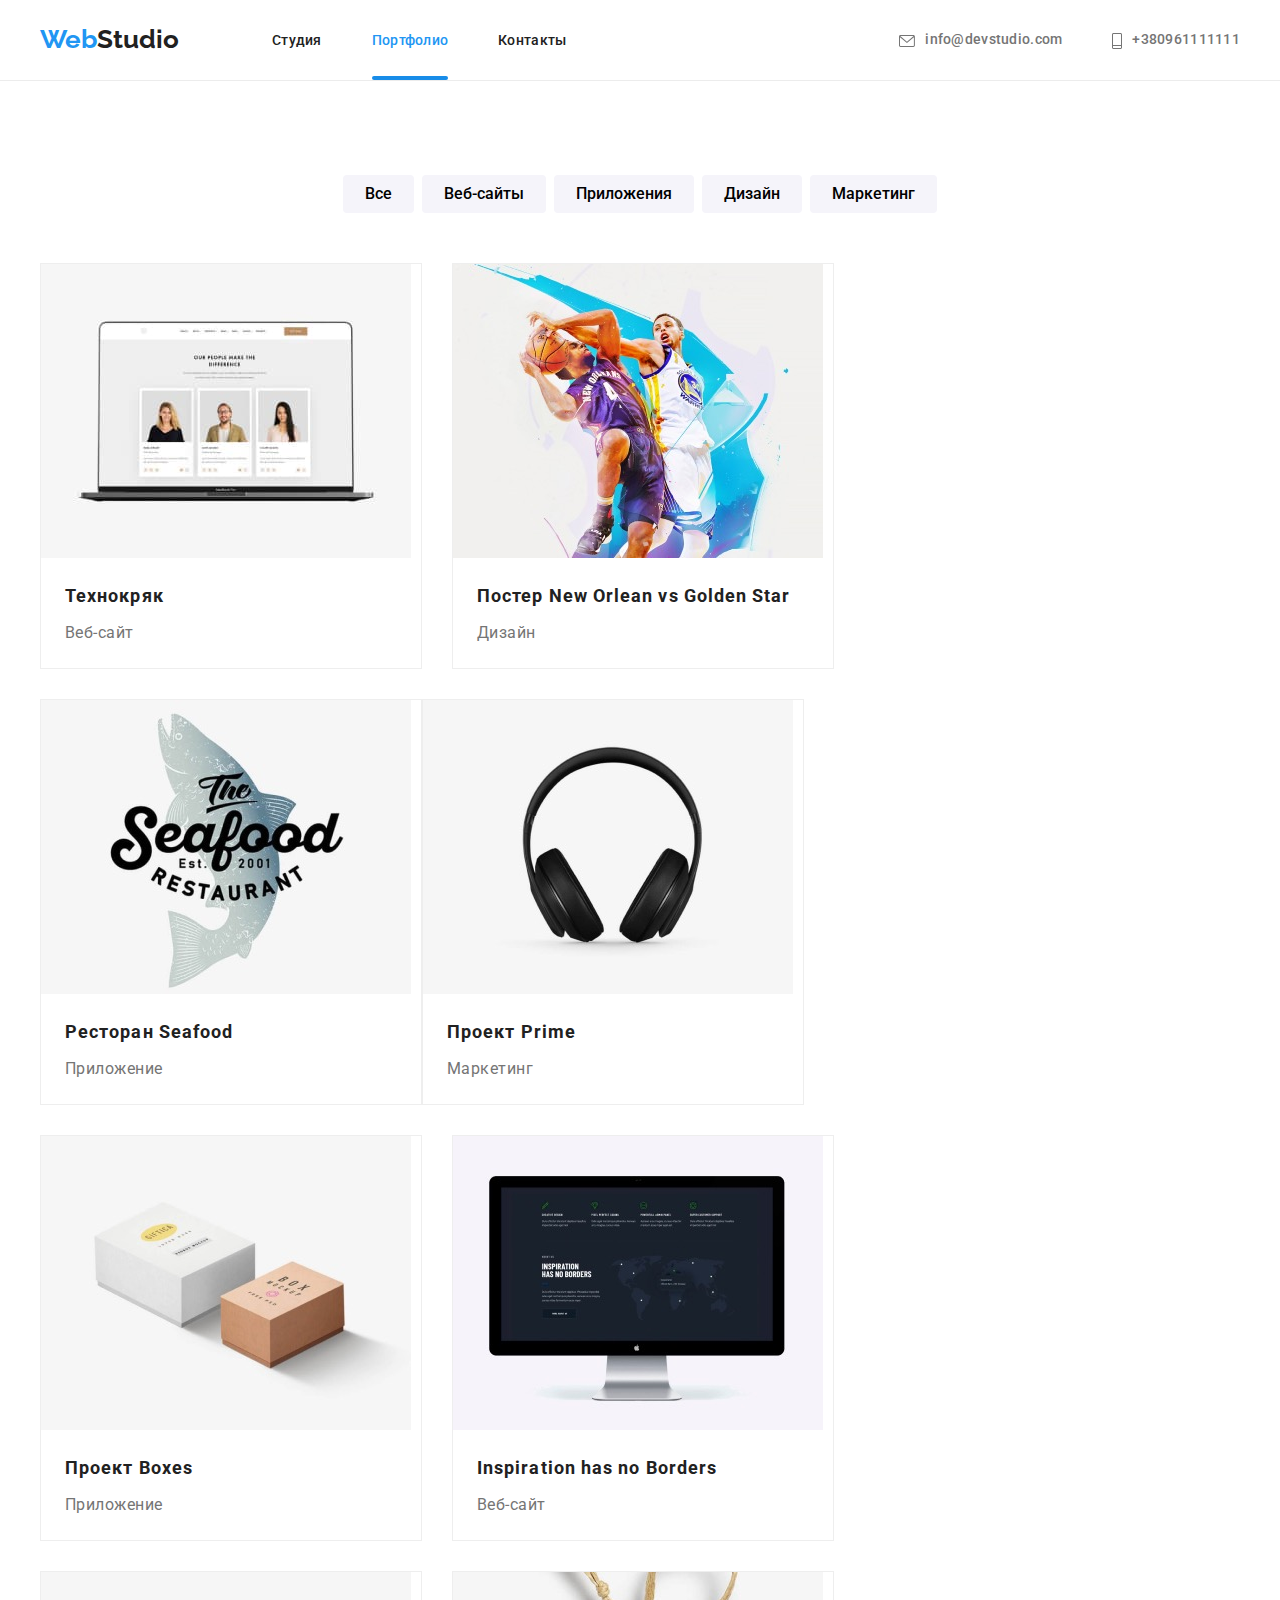
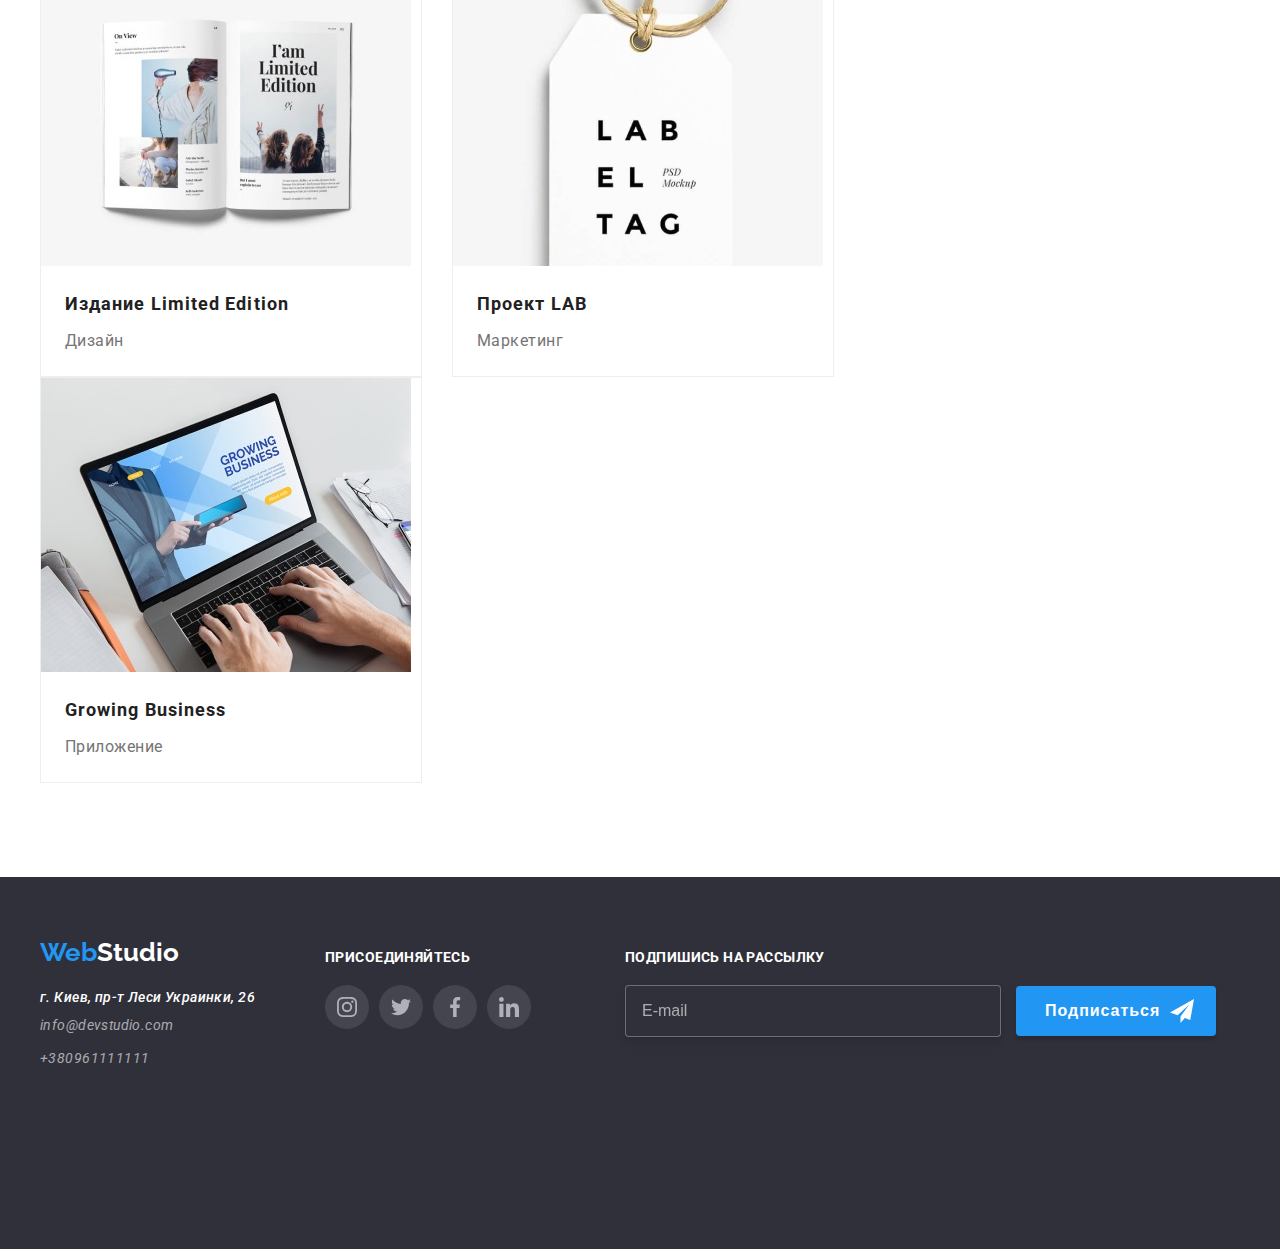
==== portfolio.html @ eb29e02c "22" ====
<!DOCTYPE html>
<html lang="ru">

<head>
  <meta charset="UTF-8" />
  <meta http-equiv="X-UA-Compatible" content="IE=edge" />
  <meta name="viewport" content="width=device-width, initial-scale=1.0" />
  <link rel="preconnect" href="https://fonts.googleapis.com" />
  <link rel="preconnect" href="https://fonts.gstatic.com" crossorigin />
  <link href="https://fonts.googleapis.com/css2?family=Raleway:wght@700&family=Roboto:wght@400;500;700;900&display=swap"
    rel="stylesheet" />
  <link rel="stylesheet" href="https://cdnjs.cloudflare.com/ajax/libs/modern-normalize/1.1.0/modern-normalize.min.css"
    integrity="sha512-wpPYUAdjBVSE4KJnH1VR1HeZfpl1ub8YT/NKx4PuQ5NmX2tKuGu6U/JRp5y+Y8XG2tV+wKQpNHVUX03MfMFn9Q=="
    crossorigin="anonymous" referrerpolicy="no-referrer" />
  <link rel="stylesheet" href="css/portfolio.min.css" />
  <title>Portfolio</title>
</head>

<body>
  <!-- This is HEADER part -->
  <header>
    <div class="header container">
      <a href="index.html" class="logo header__logo"><span class="logo__web">Web</span>Studio</a>
      <nav>
        <ul class="nav">
          <li class="nav__btn"><a class="nav__link" href="index.html">Студия</a>
          </li>
          <li class="nav__btn nav__btn--active"><a class="nav__link" href="portfolio.html">Портфолио</a></li>
          <li class="nav__btn"><a class="nav__link" href="#">Контакты</a></li>
        </ul>
      </nav>
      <ul class="contact">
        <li class="contact__item">
          <a href="mailto:info@devstudio.com" class="contact__link">
            <svg class="contact__icon" width="16px" height="12px">
              <use href="images/icons.svg#icon-envelope"></use>
            </svg>info@devstudio.com</a>
        </li>
        <li>
          <a href="tel:+380961111111" class="contact__link"><svg class="contact__icon" width="10px" height="16px">
              <use href="images/icons.svg#icon-Vector"></use>
            </svg>+380961111111</a>
        </li>
      </ul>
    </div>
  </header>
  <main>
    <!-- This is FILTER BUTTONS part -->
    <section class="portfolio">
      <h1 class="hide">Портфолио</h1>
      <ul class="portfolio__filter">
        <li class="portfolio__list"><button type="button" class="portfolio__button">Все</button></li>
        <li class="portfolio__list"><button type=" button" class="portfolio__button">Веб-сайты</button></li>
        <li class="portfolio__list"><button type=" button" class="portfolio__button">Приложения</button></li>
        <li class="portfolio__list"><button type=" button" class="portfolio__button">Дизайн</button></li>
        <li class="portfolio__list"><button type=" button" class="portfolio__button">Маркетинг</button></li>
      </ul>
      <ul class="portfolio__container container">
        <li class="item">
          <div class="item__overlay">
            <img src="images/portfolio1.jpg" alt="laptop" />
            <div class="item__container">
              <p class="item__text">Ресурс предлагает комплексные предложения с разным уровнем функционала и
                сервисов. Все это позволит
                посетителю получить исчерпывающие сведения о компании или частном лице.</p>
            </div>
          </div>
          <h2 class="item__header">Технокряк</h2>
          <p class="item__name">Веб-сайт</p>
        </li>
        <li class="item">
          <div class="item__overlay">
            <img src="images/portfolio2.jpg" alt="basketball" />
            <div class="item__container">
              <p class="item__text">Ресурс предлагает комплексные предложения с разным уровнем функционала и
                сервисов. Все это позволит
                посетителю получить исчерпывающие сведения о компании или частном лице.</p>
            </div>
          </div>

          <h2 class="item__header">Постер New Orlean vs Golden Star</h2>
          <p class="item__name">Дизайн</p>
        </li>
        <li class="item">
          <div class="item__overlay">
            <img src="images/portfolio3.jpg" alt="seafood restaurant" />
            <div class="item__container">
              <p class="item__text">Ресурс предлагает комплексные предложения с разным уровнем функционала и
                сервисов. Все это позволит
                посетителю получить исчерпывающие сведения о компании или частном лице.</p>
            </div>
          </div>

          <h2 class="item__header">Ресторан Seafood</h2>
          <p class="item__name">Приложение</p>
        </li>
        <li class="item">
          <div class="item__overlay">
            <img src="images/portfolio4.jpg" alt="headphones" />
            <div class="item__container">
              <p class="item__text">Ресурс предлагает комплексные предложения с разным уровнем функционала и
                сервисов. Все это позволит
                посетителю получить исчерпывающие сведения о компании или частном лице.</p>
            </div>
          </div>

          <h2 class="item__header">Проект Prime</h2>
          <p class="item__name">Маркетинг</p>
        </li>
        <li class="item">
          <div class="item__overlay">
            <img src="images/portfolio5.jpg" alt="boxes" />
            <div class="item__container">
              <p class="item__text">Ресурс предлагает комплексные предложения с разным уровнем функционала и
                сервисов. Все это позволит
                посетителю получить исчерпывающие сведения о компании или частном лице.</p>
            </div>
          </div>

          <h2 class="item__header">Проект Boxes</h2>
          <p class="item__name">Приложение</p>
        </li>
        <li class="item">
          <div class="item__overlay">
            <img src="images/portfolio6.jpg" alt="imac" />
            <div class="item__container">
              <p class="item__text">Ресурс предлагает комплексные предложения с разным уровнем функционала и
                сервисов. Все это позволит
                посетителю получить исчерпывающие сведения о компании или частном лице.</p>
            </div>
          </div>

          <figcaption>
            <h2 class="item__header">Inspiration has no Borders</h2>
            <p class="item__name">Веб-сайт</p>
        </li>
        <li class="item">
          <div class="item__overlay">
            <img src="images/portfolio7.jpg" alt="Book" />
            <div class="item__container">
              <p class="item__text">Ресурс предлагает комплексные предложения с разным уровнем функционала и
                сервисов. Все это позволит
                посетителю получить исчерпывающие сведения о компании или частном лице.</p>
            </div>
          </div>

          <h2 class="item__header">Издание Limited Edition</h2>
          <p class="item__name">Дизайн</p>
        </li>
        <li class="item">
          <div class="item__overlay">
            <img src="images/portfolio8.jpg" alt="LAB PROJECT" />
            <div class="item__container">
              <p class="item__text">Ресурс предлагает комплексные предложения с разным уровнем функционала и
                сервисов. Все это позволит
                посетителю получить исчерпывающие сведения о компании или частном лице.</p>
            </div>
          </div>

          <h2 class="item__header">Проект LAB</h2>
          <p class="item__name">Маркетинг</p>
        </li>
        <li class="item">
          <div class="item__overlay">
            <img src="images/portfolio9.jpg" alt="another laptop" />
            <div class="item__container">
              <p class="item__text">Ресурс предлагает комплексные предложения с разным уровнем функционала и
                сервисов. Все это позволит
                посетителю получить исчерпывающие сведения о компании или частном лице.</p>
            </div>
          </div>


          <h2 class="item__header">Growing Business</h2>
          <p class="item__name">Приложение</p>
        </li>
      </ul>
    </section>
  </main>
  <!-- This is FOOTER part -->
  <footer class="footer">
    <div class="container footer__sections">
      <section>
        <a href="index.html" class="logo footer__logo"><span class="logo__web">Web</span>Studio</a>
        <address>
          <ul>
            <li class="footer__li">
              <a class="footer__street" href="http://maps.google.com" target="_blank" rel="noopener noreferrer">г. Киев,
                пр-т Леси Украинки, 26</a>
            </li>
            <li class="footer__li">
              <a class="footer__contact" href="mailto:info@devstudio.com">info@devstudio.com</a>
            </li>
            <li>
              <a class="footer__contact" href="tel:+380961111111">+380961111111</a>
            </li>
          </ul>
        </address>
      </section>
      <section class="footer__social">
        <h2 class="footer__title">присоединяйтесь</h2>
        <div class="social-icons">
          <div class="social-icons__thumb footer__icon">
            <svg class="social-icons__img" width="20px" height="20px">
              <use href="images/icons.svg#icon-instagram-1"></use>
            </svg>
          </div>
          <div class="social-icons__thumb footer__icon">
            <svg class="social-icons__img" width="20px" height="20px">
              <use href="images/icons.svg#icon-twitter-1"></use>
            </svg>
          </div>
          <div class="social-icons__thumb footer__icon">
            <svg class="social-icons__img" width="20px" height="20px">
              <use href="images/icons.svg#icon-facebook-1"></use>
            </svg>
          </div>
          <div class="social-icons__thumb footer__icon">
            <svg class="social-icons__img" width="20px" height="20px">
              <use href="images/icons.svg#icon-linkedin-1"></use>
            </svg>
          </div>
        </div>
      </section>
      <section class="footer-subscribe">
        <h2 class="footer__title">подпишись на рассылку</h2>
        <div class="footer-subscribe__thumb">
          <form>
            <input type="mail" placeholder="E-mail" class="footer-subscribe__input">
            <button type="submit" class="footer-subscribe__submit">Подписаться
              <svg width="24px" height="24px">
                <use href="images/icons.svg#icon-icon-send"></use>
              </svg>
            </button>
          </form>
        </div>
      </section>
    </div>
  </footer>
  <script src="./js/modal.js"></script>
</body>

</html>
---- css/portfolio.min.css ----
html{box-sizing:border-box}*,::after,::before{margin:0;padding:0}body{font-family:"Roboto",sans-serif;color:#212121;font-size:14px;position:relative}a{font-family:"Roboto",sans-serif;text-decoration:none;color:inherit;font-weight:500;line-height:1.143}img,svg{display:block}ul{list-style:none}h1{font-weight:900;font-size:44px;line-height:1.36;letter-spacing:.06em}h2,h3,h4,h5,p,li{letter-spacing:.03em}.hide{position:absolute;width:1px;height:1px;margin:-1px;border:0;padding:0;clip:rect(0 0 0 0);overflow:hidden}.container{width:1200px;padding-left:15px;padding-right:15px;margin-left:auto;margin-right:auto}.is-hidden{pointer-events:none;opacity:0}.footer-subscribe__submit{display:block;width:200px;height:50px;margin-left:auto;margin-right:auto;padding-top:10px;padding-bottom:10px;text-align:center;font-size:16px;font-weight:700;line-height:1.88;letter-spacing:.06em;color:#fff;box-shadow:0px 4px 4px rgba(0,0,0,.15);border-radius:4px;border:none;cursor:pointer}header{border-bottom:1px solid #ececec}.header{display:flex;align-items:center;background-color:#fff}.header__logo{margin-right:93px}.nav{display:flex;font-weight:500}.nav__btn{position:relative}.nav__btn:after{content:"";position:absolute;bottom:0;left:0;height:4px;width:0;background-color:#188ce8;border-radius:4px}.nav__btn--active{color:#2196f3}.nav__btn--active::after{width:100%}.nav__btn:not(:last-child){margin-right:50px}.nav__link{display:block;padding-top:32px;padding-bottom:32px;letter-spacing:.02em}.nav__link:hover,.nav__link:focus{color:#2196f3}.contact{display:flex;margin-left:auto}.contact__link{color:#757575;letter-spacing:.02em;padding-top:32px;padding-bottom:32px}.contact__link:hover,.contact__link:focus{color:#2196f3}.contact__icon{vertical-align:middle;fill:currentColor;display:inline;margin-right:10px}.contact__link:focus .contact__icon,.contact__link:hover .contact__icon{fill:#2196f3}.contact__item:not(:last-child){margin-right:50px}.logo{font-family:"Raleway",sans-serif;font-size:26px;font-weight:700;line-height:1.2}.logo__web{color:#2196f3}.portfolio{padding-bottom:94px;padding-top:94px}.portfolio__filter{display:flex;justify-content:center;margin-bottom:50px}.portfolio__button{font-family:"Roboto",sans-serif;background-color:#f5f4fa;font-size:16px;line-height:1.625;font-weight:500;border:none;border-radius:4px;padding:6px 22px}.portfolio__button:hover,.portfolio__button:focus{color:#fff;background-color:#2196f3;box-shadow:0px 3px 1px rgba(0,0,0,.1),0px 1px 2px rgba(0,0,0,.08),0px 2px 2px rgba(0,0,0,.12)}.portfolio__list:not(:last-child){margin-right:8px}.portfolio__container{display:flex;flex-wrap:wrap}.item{width:calc((100% - 60px)/3);background-color:#fff;border:1px solid #eee;margin-bottom:30px}.item:not(:nth-child(3n)){margin-right:30px}.item:nth-last-child(-n+3){margin-bottom:0}.item:hover,.item:focus{box-shadow:0px 1px 1px rgba(0,0,0,.12),0px 4px 4px rgba(0,0,0,.06),1px 4px 6px rgba(0,0,0,.16)}.item__overlay{position:relative;margin-bottom:20px;background-color:var(--clr-background-5);overflow:hidden}.item__container{position:absolute;top:0;left:0;width:100%;height:100%;padding:63px 24px;background-color:rgba(33,150,243,.9);transform:translateY(100%);transition:transform 250ms cubic-bezier(0.4, 0, 0.2, 1)}.item:hover .item__container,.item:focus .item__container{transform:translateY(0)}.item__name{color:#757575;font-size:16px;font-weight:400;line-height:1.88;margin-left:24px;margin-bottom:20px}.item__text{color:#fff;font-size:18px;line-height:1.56}.item__header{font-size:18px;line-height:2;font-weight:700;letter-spacing:.06em;margin-left:24px;margin-bottom:4px}.social-icons{display:flex;justify-content:center;margin-top:20px}.social-icons__thumb{display:flex;align-items:center;justify-content:center;width:44px;height:44px;cursor:pointer}.social-icons__thumb:not(:last-child){margin-right:10px}.social-icons__thumb:hover{background-color:#2196f3;border-radius:50%}.social-icons__img{fill:#afb1b8}.social-icons__thumb:hover .social-icons__img{fill:#fff}.footer{height:252px;background-color:#2f303a;padding-top:60px;padding-bottom:60px}.footer__sections{display:flex}.footer__logo{display:block;margin-bottom:20px;color:#fff}.footer__contact{color:rgba(255,255,255,.6);line-height:1.71;font-weight:400}.footer__contact:hover,.footer__contact:focus{color:#2196f3;fill:#2196f3}.footer__street{color:#fff}.footer__li:not(:last-child){margin-bottom:9px}.footer__social{margin-left:70px;margin-top:12px}.footer__title{color:#fff;font-weight:700;font-size:14px;line-height:1.142;text-transform:uppercase}.footer__icon{background:rgba(255,255,255,.1);border-radius:50%}.footer-subscribe{margin-left:94px;margin-top:12px}.footer-subscribe__thumb{display:flex;margin-top:20px}.footer-subscribe__input{border:1px solid rgba(255,255,255,.3);filter:drop-shadow(0px 4px 4px rgba(0, 0, 0, 0.15));border-radius:4px;background-color:#2f303a;padding-top:15px;padding-bottom:15px;padding-left:16px;width:358px;font-size:16px;line-height:1.25}.footer-subscribe__input::placeholder{color:rgba(255,255,255,.6)}.footer-subscribe__submit{display:inline-flex;align-items:center;gap:10px;padding-left:29px;margin-left:12px;fill:#fff;background-color:#2196f3}.footer-subscribe__submit:hover{background-color:#188ce8}/*# sourceMappingURL=portfolio.min.css.map */
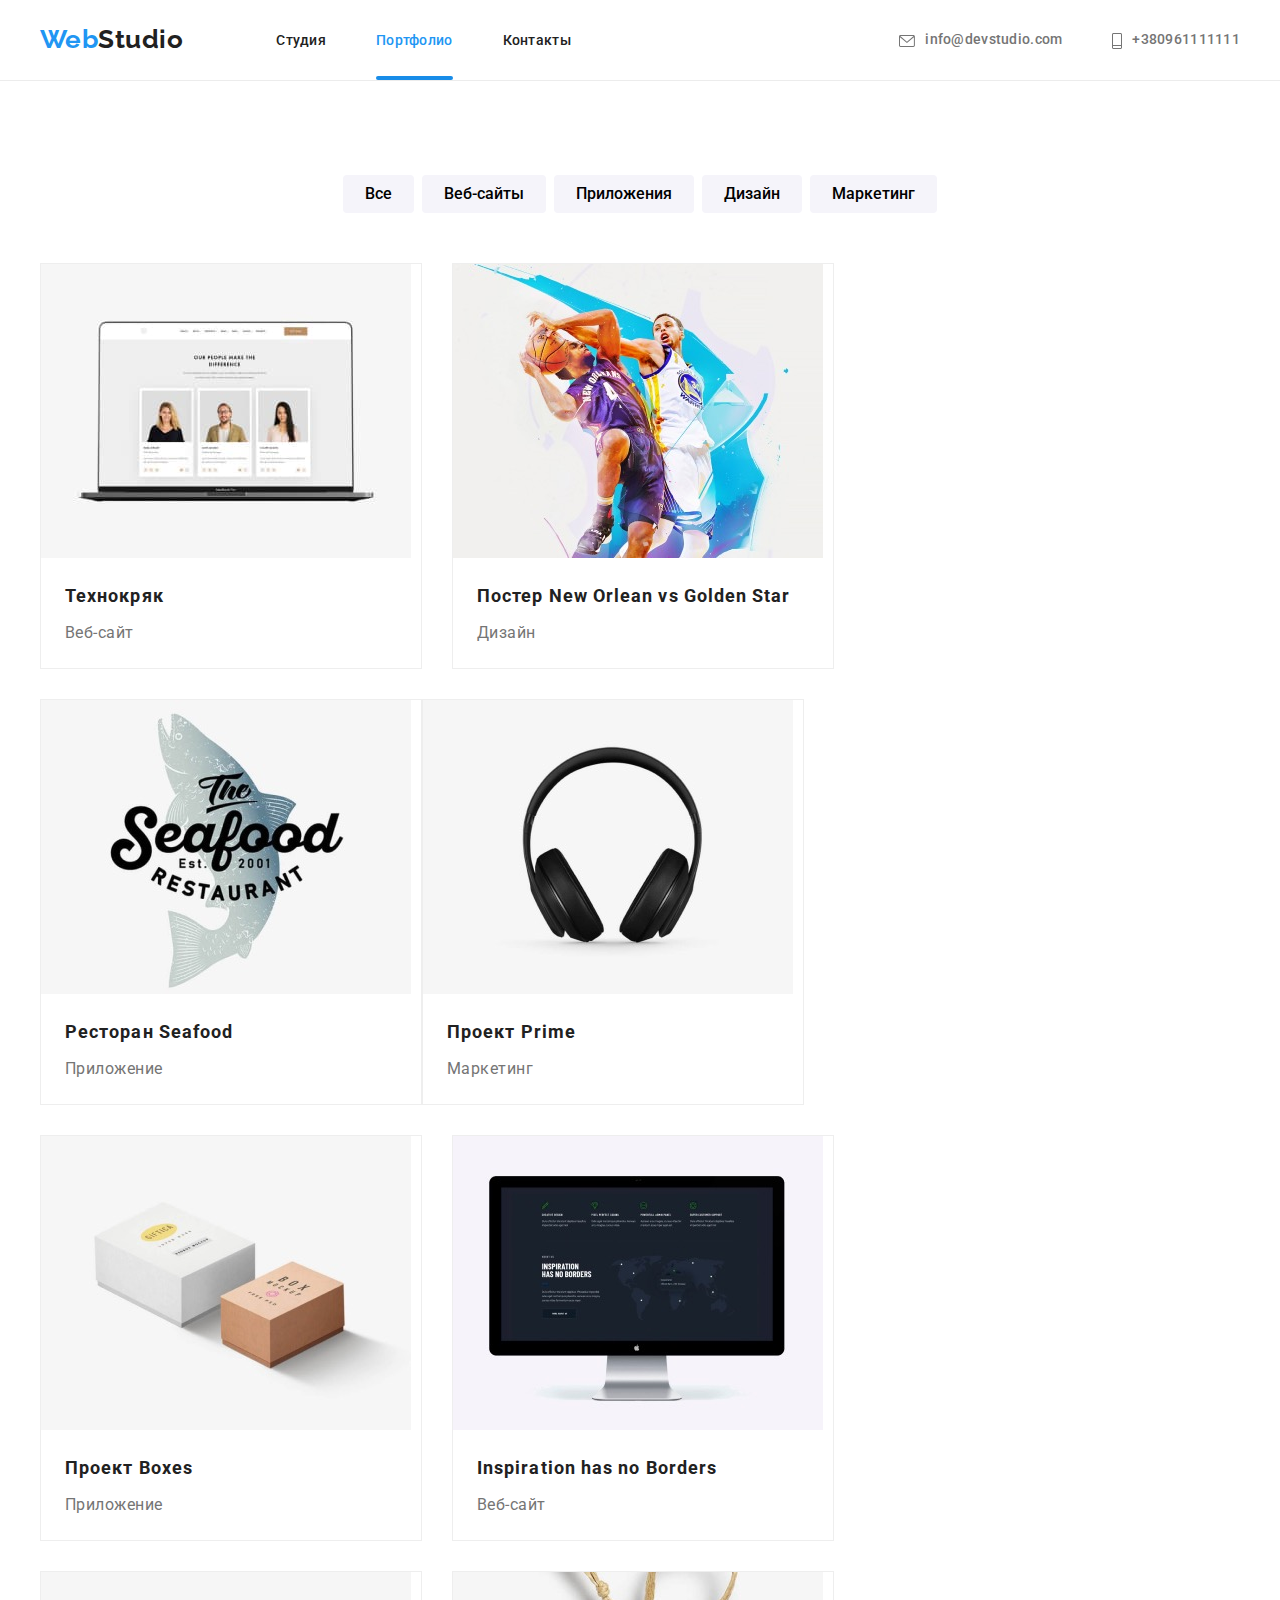
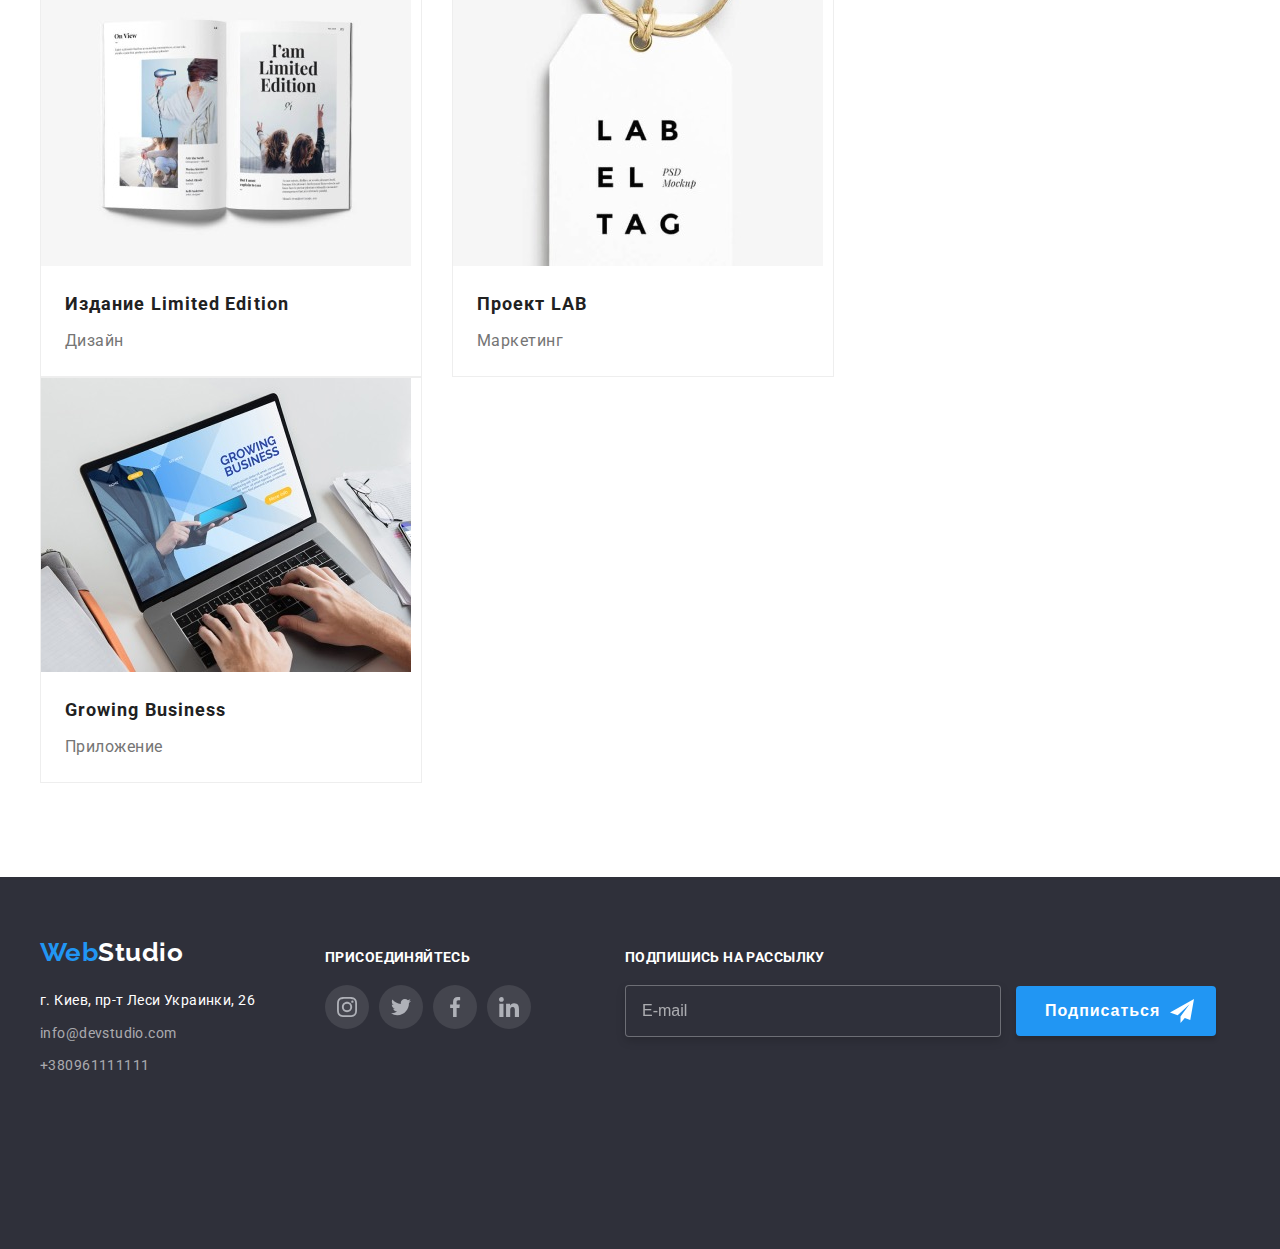
==== commit 09681a74: "11" ====
--- a/portfolio.html
+++ b/portfolio.html
@@ -46,7 +46,7 @@
   </header>
   <main>
     <!-- This is FILTER BUTTONS part -->
-    <section class="portfolio">
+    <section class="portfolio container">
       <h1 class="hide">Портфолио</h1>
       <ul class="portfolio__filter">
         <li class="portfolio__list"><button type="button" class="portfolio__button">Все</button></li>
@@ -55,7 +55,7 @@
         <li class="portfolio__list"><button type=" button" class="portfolio__button">Дизайн</button></li>
         <li class="portfolio__list"><button type=" button" class="portfolio__button">Маркетинг</button></li>
       </ul>
-      <ul class="portfolio__container container">
+      <ul class="portfolio__container">
         <li class="item">
           <div class="item__overlay">
             <img src="images/portfolio1.jpg" alt="laptop" />
@@ -65,8 +65,10 @@
                 посетителю получить исчерпывающие сведения о компании или частном лице.</p>
             </div>
           </div>
-          <h2 class="item__header">Технокряк</h2>
-          <p class="item__name">Веб-сайт</p>
+          <div class="item__context">
+            <h2 class="item__header">Технокряк</h2>
+            <p class="item__name">Веб-сайт</p>
+          </div>
         </li>
         <li class="item">
           <div class="item__overlay">
@@ -77,9 +79,10 @@
                 посетителю получить исчерпывающие сведения о компании или частном лице.</p>
             </div>
           </div>
-
-          <h2 class="item__header">Постер New Orlean vs Golden Star</h2>
-          <p class="item__name">Дизайн</p>
+          <div class="item__context">
+            <h2 class="item__header">Постер New Orlean vs Golden Star</h2>
+            <p class="item__name">Дизайн</p>
+          </div>
         </li>
         <li class="item">
           <div class="item__overlay">
@@ -90,9 +93,10 @@
                 посетителю получить исчерпывающие сведения о компании или частном лице.</p>
             </div>
           </div>
-
-          <h2 class="item__header">Ресторан Seafood</h2>
-          <p class="item__name">Приложение</p>
+          <div class="item__context">
+            <h2 class="item__header">Ресторан Seafood</h2>
+            <p class="item__name">Приложение</p>
+          </div>
         </li>
         <li class="item">
           <div class="item__overlay">
@@ -103,9 +107,10 @@
                 посетителю получить исчерпывающие сведения о компании или частном лице.</p>
             </div>
           </div>
-
-          <h2 class="item__header">Проект Prime</h2>
-          <p class="item__name">Маркетинг</p>
+          <div class="item__context">
+            <h2 class="item__header">Проект Prime</h2>
+            <p class="item__name">Маркетинг</p>
+          </div>
         </li>
         <li class="item">
           <div class="item__overlay">
@@ -116,9 +121,10 @@
                 посетителю получить исчерпывающие сведения о компании или частном лице.</p>
             </div>
           </div>
-
-          <h2 class="item__header">Проект Boxes</h2>
-          <p class="item__name">Приложение</p>
+          <div class="item__context">
+            <h2 class="item__header">Проект Boxes</h2>
+            <p class="item__name">Приложение</p>
+          </div>
         </li>
         <li class="item">
           <div class="item__overlay">
@@ -130,9 +136,10 @@
             </div>
           </div>
 
-          <figcaption>
+          <div class="item__context">
             <h2 class="item__header">Inspiration has no Borders</h2>
             <p class="item__name">Веб-сайт</p>
+          </div>
         </li>
         <li class="item">
           <div class="item__overlay">
@@ -143,9 +150,10 @@
                 посетителю получить исчерпывающие сведения о компании или частном лице.</p>
             </div>
           </div>
-
-          <h2 class="item__header">Издание Limited Edition</h2>
-          <p class="item__name">Дизайн</p>
+          <div class="item__context">
+            <h2 class="item__header">Издание Limited Edition</h2>
+            <p class="item__name">Дизайн</p>
+          </div>
         </li>
         <li class="item">
           <div class="item__overlay">
@@ -156,9 +164,10 @@
                 посетителю получить исчерпывающие сведения о компании или частном лице.</p>
             </div>
           </div>
-
-          <h2 class="item__header">Проект LAB</h2>
-          <p class="item__name">Маркетинг</p>
+          <div class="item__context">
+            <h2 class="item__header">Проект LAB</h2>
+            <p class="item__name">Маркетинг</p>
+          </div>
         </li>
         <li class="item">
           <div class="item__overlay">
@@ -170,9 +179,10 @@
             </div>
           </div>
 
-
-          <h2 class="item__header">Growing Business</h2>
-          <p class="item__name">Приложение</p>
+          <div class="item__context">
+            <h2 class="item__header">Growing Business</h2>
+            <p class="item__name">Приложение</p>
+          </div>
         </li>
       </ul>
     </section>
--- a/css/portfolio.min.css
+++ b/css/portfolio.min.css
@@ -1 +1 @@
-html{box-sizing:border-box}*,::after,::before{margin:0;padding:0}body{font-family:"Roboto",sans-serif;color:#212121;font-size:14px;position:relative}a{font-family:"Roboto",sans-serif;text-decoration:none;color:inherit;font-weight:500;line-height:1.143}img,svg{display:block}ul{list-style:none}h1{font-weight:900;font-size:44px;line-height:1.36;letter-spacing:.06em}h2,h3,h4,h5,p,li{letter-spacing:.03em}.hide{position:absolute;width:1px;height:1px;margin:-1px;border:0;padding:0;clip:rect(0 0 0 0);overflow:hidden}.container{width:1200px;padding-left:15px;padding-right:15px;margin-left:auto;margin-right:auto}.is-hidden{pointer-events:none;opacity:0}.footer-subscribe__submit{display:block;width:200px;height:50px;margin-left:auto;margin-right:auto;padding-top:10px;padding-bottom:10px;text-align:center;font-size:16px;font-weight:700;line-height:1.88;letter-spacing:.06em;color:#fff;box-shadow:0px 4px 4px rgba(0,0,0,.15);border-radius:4px;border:none;cursor:pointer}header{border-bottom:1px solid #ececec}.header{display:flex;align-items:center;background-color:#fff}.header__logo{margin-right:93px}.nav{display:flex;font-weight:500}.nav__btn{position:relative}.nav__btn:after{content:"";position:absolute;bottom:0;left:0;height:4px;width:0;background-color:#188ce8;border-radius:4px}.nav__btn--active{color:#2196f3}.nav__btn--active::after{width:100%}.nav__btn:not(:last-child){margin-right:50px}.nav__link{display:block;padding-top:32px;padding-bottom:32px;letter-spacing:.02em}.nav__link:hover,.nav__link:focus{color:#2196f3}.contact{display:flex;margin-left:auto}.contact__link{color:#757575;letter-spacing:.02em;padding-top:32px;padding-bottom:32px}.contact__link:hover,.contact__link:focus{color:#2196f3}.contact__icon{vertical-align:middle;fill:currentColor;display:inline;margin-right:10px}.contact__link:focus .contact__icon,.contact__link:hover .contact__icon{fill:#2196f3}.contact__item:not(:last-child){margin-right:50px}.logo{font-family:"Raleway",sans-serif;font-size:26px;font-weight:700;line-height:1.2}.logo__web{color:#2196f3}.portfolio{padding-bottom:94px;padding-top:94px}.portfolio__filter{display:flex;justify-content:center;margin-bottom:50px}.portfolio__button{font-family:"Roboto",sans-serif;background-color:#f5f4fa;font-size:16px;line-height:1.625;font-weight:500;border:none;border-radius:4px;padding:6px 22px}.portfolio__button:hover,.portfolio__button:focus{color:#fff;background-color:#2196f3;box-shadow:0px 3px 1px rgba(0,0,0,.1),0px 1px 2px rgba(0,0,0,.08),0px 2px 2px rgba(0,0,0,.12)}.portfolio__list:not(:last-child){margin-right:8px}.portfolio__container{display:flex;flex-wrap:wrap}.item{width:calc((100% - 60px)/3);background-color:#fff;border:1px solid #eee;margin-bottom:30px}.item:not(:nth-child(3n)){margin-right:30px}.item:nth-last-child(-n+3){margin-bottom:0}.item:hover,.item:focus{box-shadow:0px 1px 1px rgba(0,0,0,.12),0px 4px 4px rgba(0,0,0,.06),1px 4px 6px rgba(0,0,0,.16)}.item__overlay{position:relative;margin-bottom:20px;background-color:var(--clr-background-5);overflow:hidden}.item__container{position:absolute;top:0;left:0;width:100%;height:100%;padding:63px 24px;background-color:rgba(33,150,243,.9);transform:translateY(100%);transition:transform 250ms cubic-bezier(0.4, 0, 0.2, 1)}.item:hover .item__container,.item:focus .item__container{transform:translateY(0)}.item__name{color:#757575;font-size:16px;font-weight:400;line-height:1.88;margin-left:24px;margin-bottom:20px}.item__text{color:#fff;font-size:18px;line-height:1.56}.item__header{font-size:18px;line-height:2;font-weight:700;letter-spacing:.06em;margin-left:24px;margin-bottom:4px}.social-icons{display:flex;justify-content:center;margin-top:20px}.social-icons__thumb{display:flex;align-items:center;justify-content:center;width:44px;height:44px;cursor:pointer}.social-icons__thumb:not(:last-child){margin-right:10px}.social-icons__thumb:hover{background-color:#2196f3;border-radius:50%}.social-icons__img{fill:#afb1b8}.social-icons__thumb:hover .social-icons__img{fill:#fff}.footer{height:252px;background-color:#2f303a;padding-top:60px;padding-bottom:60px}.footer__sections{display:flex}.footer__logo{display:block;margin-bottom:20px;color:#fff}.footer__contact{color:rgba(255,255,255,.6);line-height:1.71;font-weight:400}.footer__contact:hover,.footer__contact:focus{color:#2196f3;fill:#2196f3}.footer__street{color:#fff}.footer__li:not(:last-child){margin-bottom:9px}.footer__social{margin-left:70px;margin-top:12px}.footer__title{color:#fff;font-weight:700;font-size:14px;line-height:1.142;text-transform:uppercase}.footer__icon{background:rgba(255,255,255,.1);border-radius:50%}.footer-subscribe{margin-left:94px;margin-top:12px}.footer-subscribe__thumb{display:flex;margin-top:20px}.footer-subscribe__input{border:1px solid rgba(255,255,255,.3);filter:drop-shadow(0px 4px 4px rgba(0, 0, 0, 0.15));border-radius:4px;background-color:#2f303a;padding-top:15px;padding-bottom:15px;padding-left:16px;width:358px;font-size:16px;line-height:1.25}.footer-subscribe__input::placeholder{color:rgba(255,255,255,.6)}.footer-subscribe__submit{display:inline-flex;align-items:center;gap:10px;padding-left:29px;margin-left:12px;fill:#fff;background-color:#2196f3}.footer-subscribe__submit:hover{background-color:#188ce8}/*# sourceMappingURL=portfolio.min.css.map */+html{box-sizing:border-box}*,::after,::before{margin:0;padding:0}body{font-family:"Roboto",sans-serif;color:#212121;font-size:14px;position:relative}a{font-family:"Roboto",sans-serif;text-decoration:none;color:inherit;font-weight:500;line-height:1.143}img,svg{display:block}ul{list-style:none}h1{font-weight:900;font-size:44px;line-height:1.36;letter-spacing:.06em}h2,h3,h4,h5,p,li{letter-spacing:.03em}.hide{position:absolute;width:1px;height:1px;margin:-1px;border:0;padding:0;clip:rect(0 0 0 0);overflow:hidden}.container{width:1200px;padding-left:15px;padding-right:15px;margin-left:auto;margin-right:auto}.is-hidden{pointer-events:none;opacity:0}.footer-subscribe__submit{display:block;width:200px;height:50px;margin-left:auto;margin-right:auto;padding-top:10px;padding-bottom:10px;text-align:center;font-size:16px;font-weight:700;line-height:1.88;letter-spacing:.06em;color:#fff;box-shadow:0px 4px 4px rgba(0,0,0,.15);border-radius:4px;border:none;cursor:pointer}header{border-bottom:1px solid #ececec}.header{display:flex;align-items:center;background-color:#fff}.header__logo{margin-right:93px}.nav{display:flex;font-weight:500}.nav__btn{position:relative}.nav__btn:after{content:"";position:absolute;bottom:0;left:0;height:4px;width:0;background-color:#188ce8;border-radius:4px}.nav__btn--active{color:#2196f3}.nav__btn--active::after{width:100%}.nav__btn:not(:last-child){margin-right:50px}.nav__link{display:block;padding-top:32px;padding-bottom:32px;letter-spacing:.02em}.nav__link:hover,.nav__link:focus{color:#2196f3}.contact{display:flex;margin-left:auto}.contact__link{color:#757575;letter-spacing:.02em;padding-top:32px;padding-bottom:32px}.contact__link:hover,.contact__link:focus{color:#2196f3}.contact__icon{vertical-align:middle;fill:currentColor;display:inline;margin-right:10px}.contact__link:focus .contact__icon,.contact__link:hover .contact__icon{fill:#2196f3}.contact__item:not(:last-child){margin-right:50px}.logo{font-family:"Raleway",sans-serif;font-size:26px;font-weight:700;line-height:1.2;letter-spacing:.03rem}.logo__web{color:#2196f3}.portfolio{padding-bottom:94px;padding-top:94px}.portfolio__filter{display:flex;justify-content:center;margin-bottom:50px}.portfolio__button{font-family:"Roboto",sans-serif;background-color:#f5f4fa;font-size:16px;line-height:1.625;font-weight:500;border:none;border-radius:4px;padding:6px 22px}.portfolio__button:hover,.portfolio__button:focus{color:#fff;background-color:#2196f3;box-shadow:0px 3px 1px rgba(0,0,0,.1),0px 1px 2px rgba(0,0,0,.08),0px 2px 2px rgba(0,0,0,.12)}.portfolio__list:not(:last-child){margin-right:8px}.portfolio__container{display:flex;flex-wrap:wrap}.item{width:calc((100% - 60px)/3);background-color:#fff;border:1px solid #eee;margin-bottom:30px}.item:not(:nth-child(3n)){margin-right:30px}.item:nth-last-child(-n+3){margin-bottom:0}.item:hover,.item:focus{box-shadow:0px 1px 1px rgba(0,0,0,.12),0px 4px 4px rgba(0,0,0,.06),1px 4px 6px rgba(0,0,0,.16)}.item__overlay{position:relative;background-color:var(--clr-background-5);overflow:hidden}.item__container{position:absolute;top:0;left:0;width:100%;height:100%;padding:63px 24px;background-color:rgba(33,150,243,.9);transform:translateY(100%);transition:transform 250ms cubic-bezier(0.4, 0, 0.2, 1)}.item:hover .item__container,.item:focus .item__container{transform:translateY(0)}.item__context{padding:20px 24px}.item__name{color:#757575;font-size:16px;font-weight:400;line-height:1.88}.item__text{color:#fff;font-size:18px;line-height:1.56}.item__header{font-size:18px;line-height:2;font-weight:700;letter-spacing:.06em;margin-bottom:4px}.social-icons{display:flex;justify-content:center;margin-top:20px}.social-icons__thumb{display:flex;align-items:center;justify-content:center;width:44px;height:44px;cursor:pointer}.social-icons__thumb:not(:last-child){margin-right:10px}.social-icons__thumb:hover{background-color:#2196f3;border-radius:50%}.social-icons__img{fill:#afb1b8}.social-icons__thumb:hover .social-icons__img{fill:#fff}.footer{height:252px;background-color:#2f303a;padding-top:60px;padding-bottom:60px}.footer__sections{display:flex}.footer__logo{display:block;margin-bottom:20px;color:#fff}.footer__contact{color:rgba(255,255,255,.6)}.footer__contact:hover,.footer__contact:focus{color:#2196f3;fill:#2196f3}.footer__street{color:#fff}.footer__contact,.footer__street{line-height:1.71;font-weight:400;font-style:normal}.footer__li:not(:last-child){margin-bottom:9px}.footer__social{margin-left:70px;margin-top:12px}.footer__title{color:#fff;font-weight:700;font-size:14px;line-height:1.142;text-transform:uppercase}.footer__icon{background:rgba(255,255,255,.1);border-radius:50%}.footer-subscribe{margin-left:94px;margin-top:12px}.footer-subscribe__thumb{display:flex;margin-top:20px}.footer-subscribe__input{border:1px solid rgba(255,255,255,.3);filter:drop-shadow(0px 4px 4px rgba(0, 0, 0, 0.15));border-radius:4px;background-color:#2f303a;padding-top:15px;padding-bottom:15px;padding-left:16px;width:358px;font-size:16px;line-height:1.25}.footer-subscribe__input::placeholder{color:rgba(255,255,255,.6)}.footer-subscribe__submit{display:inline-flex;align-items:center;gap:10px;padding-left:29px;margin-left:12px;fill:#fff;background-color:#2196f3}.footer-subscribe__submit:hover{background-color:#188ce8}/*# sourceMappingURL=portfolio.min.css.map */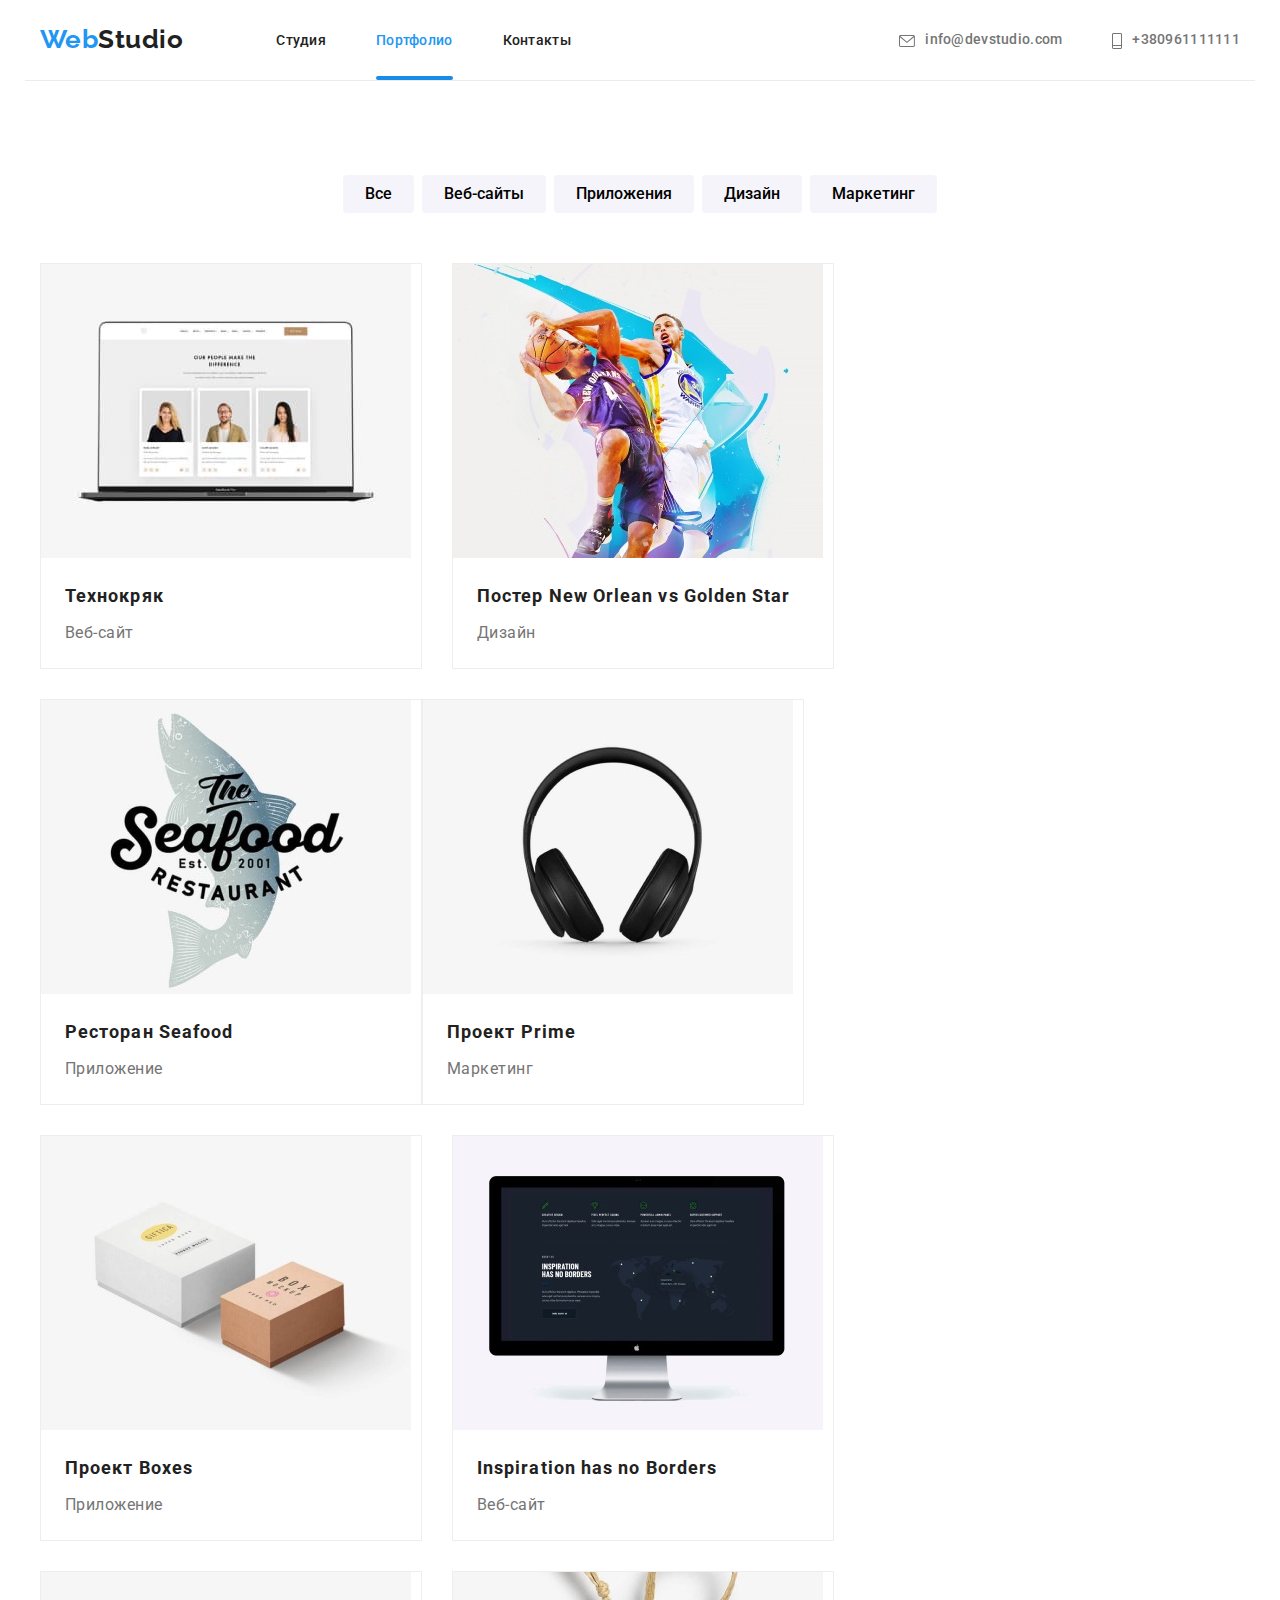
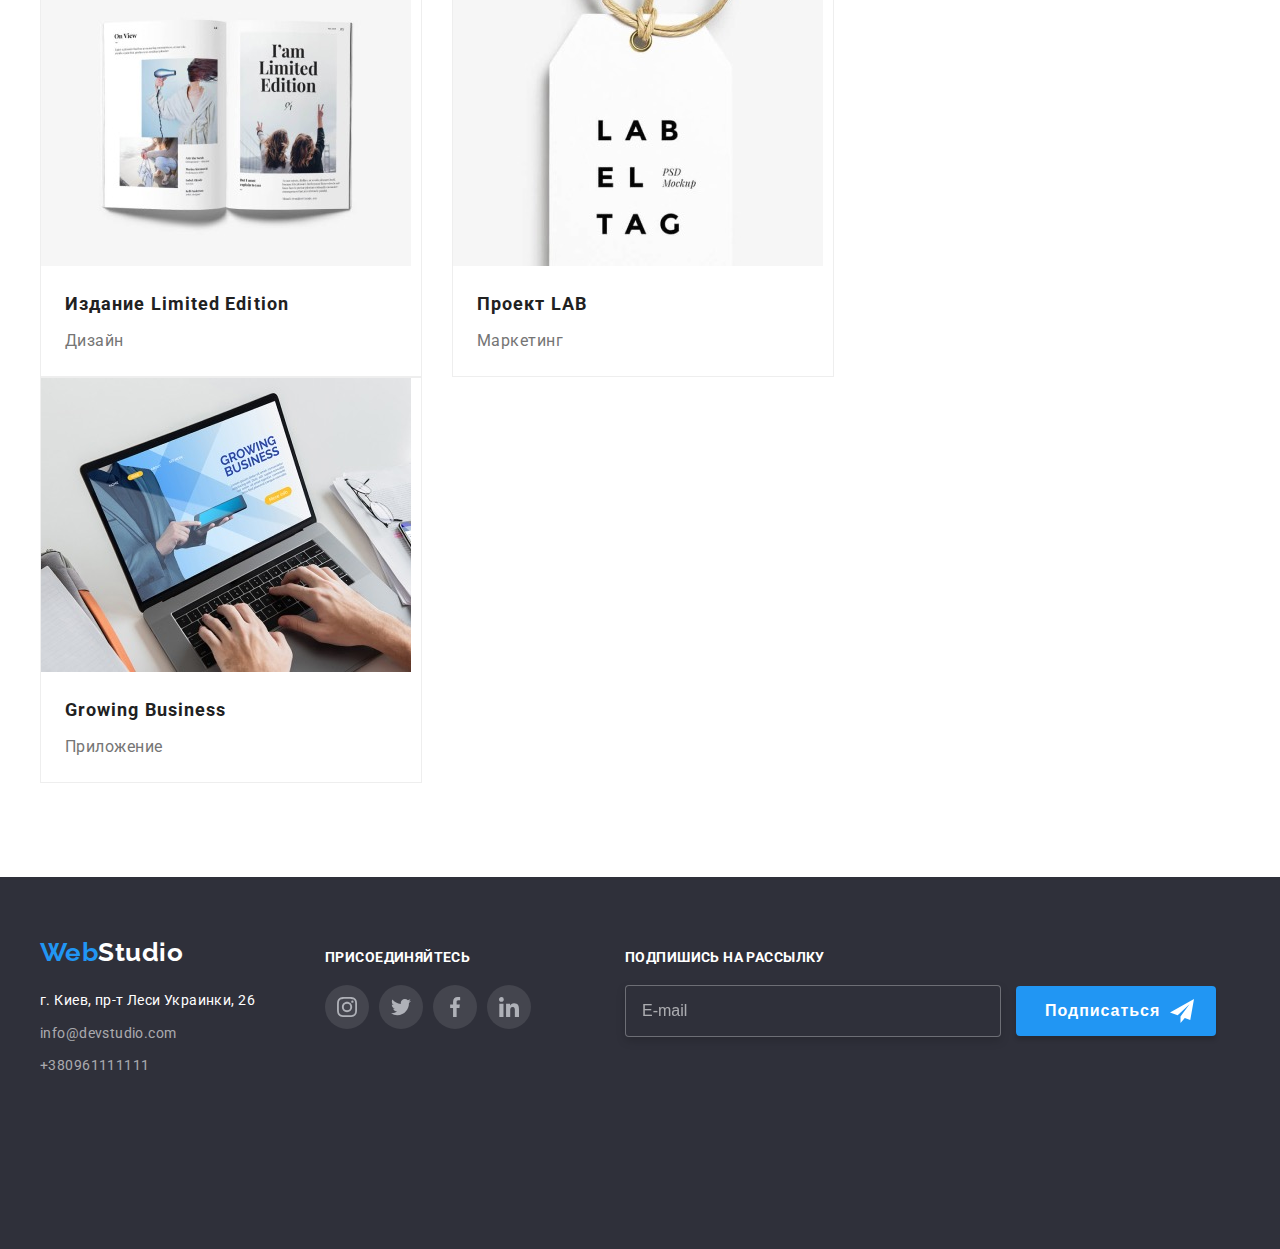
==== commit 1732f104: "22" ====
--- a/portfolio.html
+++ b/portfolio.html
@@ -18,31 +18,29 @@
 
 <body>
   <!-- This is HEADER part -->
-  <header>
-    <div class="header container">
-      <a href="index.html" class="logo header__logo"><span class="logo__web">Web</span>Studio</a>
-      <nav>
-        <ul class="nav">
-          <li class="nav__btn"><a class="nav__link" href="index.html">Студия</a>
-          </li>
-          <li class="nav__btn nav__btn--active"><a class="nav__link" href="portfolio.html">Портфолио</a></li>
-          <li class="nav__btn"><a class="nav__link" href="#">Контакты</a></li>
-        </ul>
-      </nav>
-      <ul class="contact">
-        <li class="contact__item">
-          <a href="mailto:info@devstudio.com" class="contact__link">
-            <svg class="contact__icon" width="16px" height="12px">
-              <use href="images/icons.svg#icon-envelope"></use>
-            </svg>info@devstudio.com</a>
-        </li>
-        <li>
-          <a href="tel:+380961111111" class="contact__link"><svg class="contact__icon" width="10px" height="16px">
-              <use href="images/icons.svg#icon-Vector"></use>
-            </svg>+380961111111</a>
-        </li>
+  <header class="header container">
+    <a href="index.html" class="logo header__logo"><span class="logo__web">Web</span>Studio</a>
+    <nav>
+      <ul class="nav">
+        <li class="nav__btn"><a class="nav__link" href="index.html">Студия</a>
+        </li>
+        <li class="nav__btn nav__btn--active"><a class="nav__link" href="portfolio.html">Портфолио</a></li>
+        <li class="nav__btn"><a class="nav__link" href="#">Контакты</a></li>
       </ul>
-    </div>
+    </nav>
+    <ul class="contact">
+      <li class="contact__item">
+        <a href="mailto:info@devstudio.com" class="contact__link">
+          <svg class="contact__icon" width="16px" height="12px">
+            <use href="images/icons.svg#icon-envelope"></use>
+          </svg>info@devstudio.com</a>
+      </li>
+      <li>
+        <a href="tel:+380961111111" class="contact__link"><svg class="contact__icon" width="10px" height="16px">
+            <use href="images/icons.svg#icon-Vector"></use>
+          </svg>+380961111111</a>
+      </li>
+    </ul>
   </header>
   <main>
     <!-- This is FILTER BUTTONS part -->
@@ -201,7 +199,7 @@
             <li class="footer__li">
               <a class="footer__contact" href="mailto:info@devstudio.com">info@devstudio.com</a>
             </li>
-            <li>
+            <li class="footer__li">
               <a class="footer__contact" href="tel:+380961111111">+380961111111</a>
             </li>
           </ul>
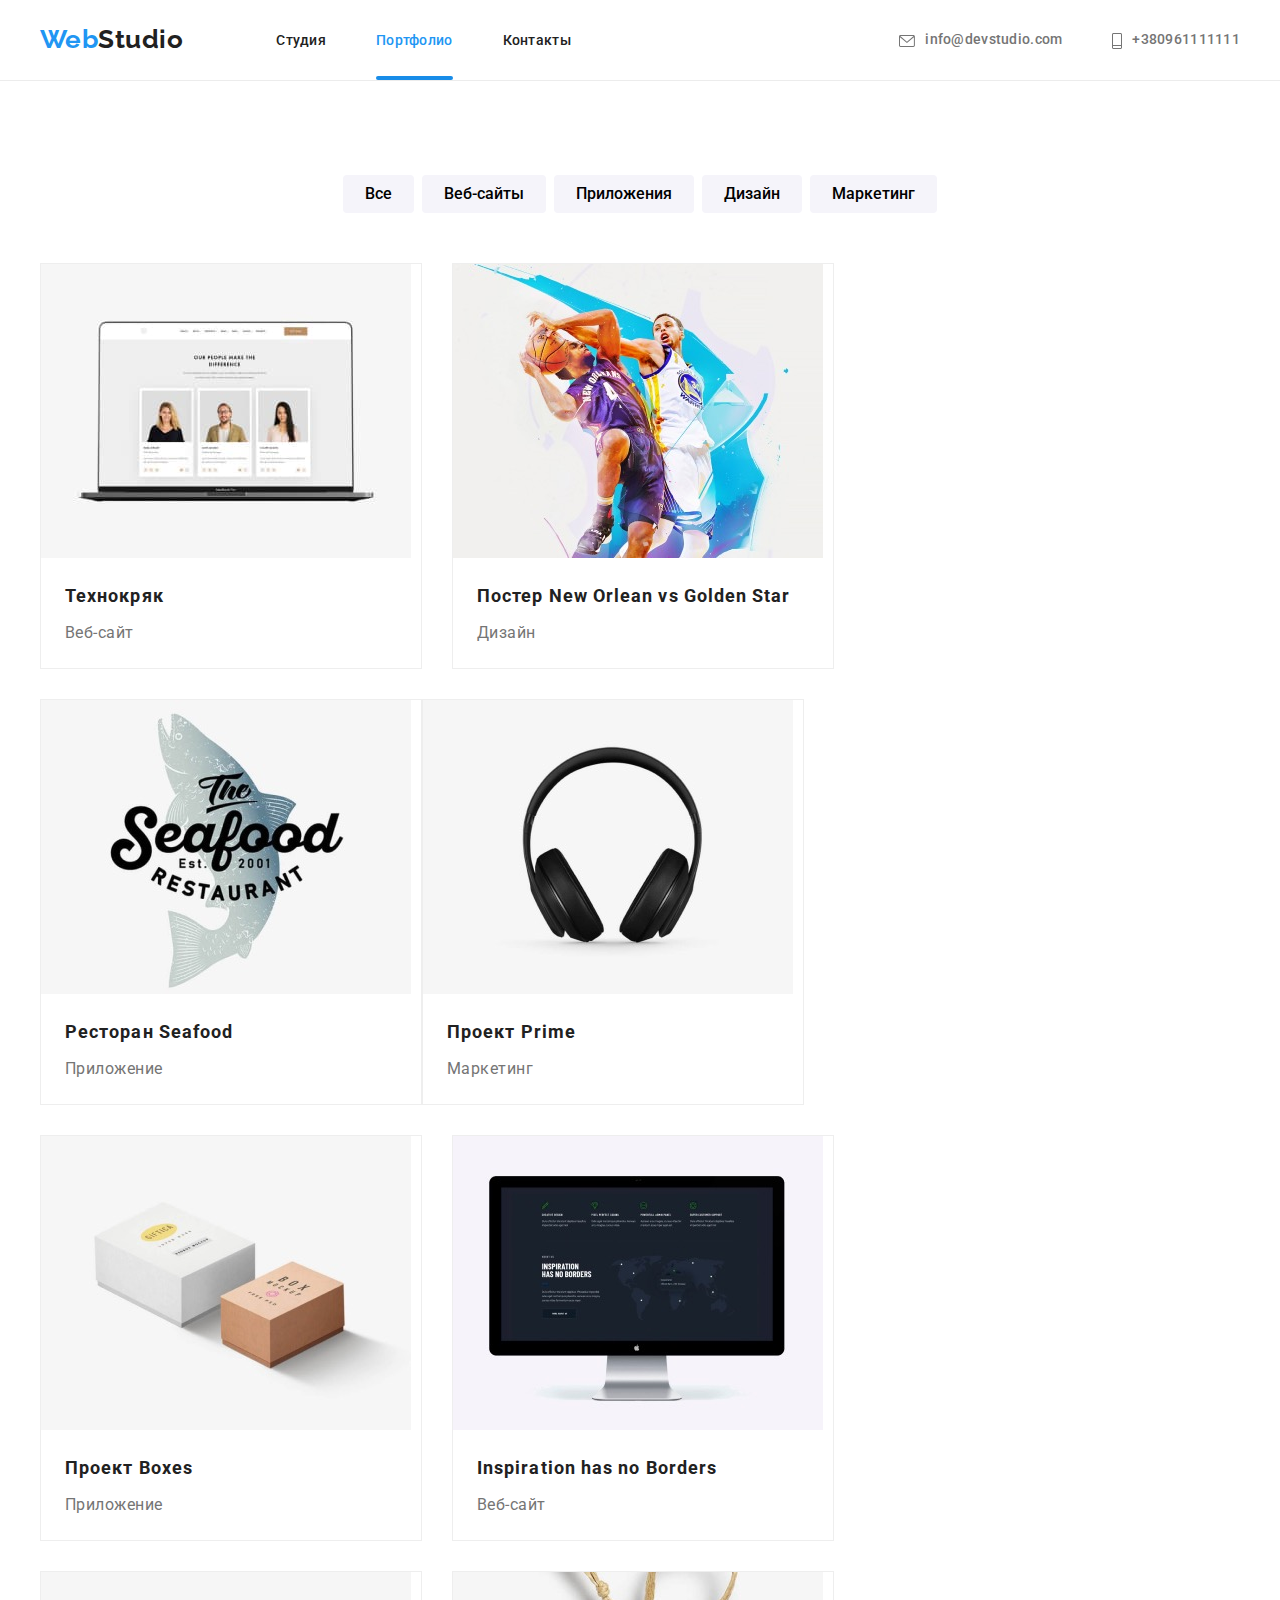
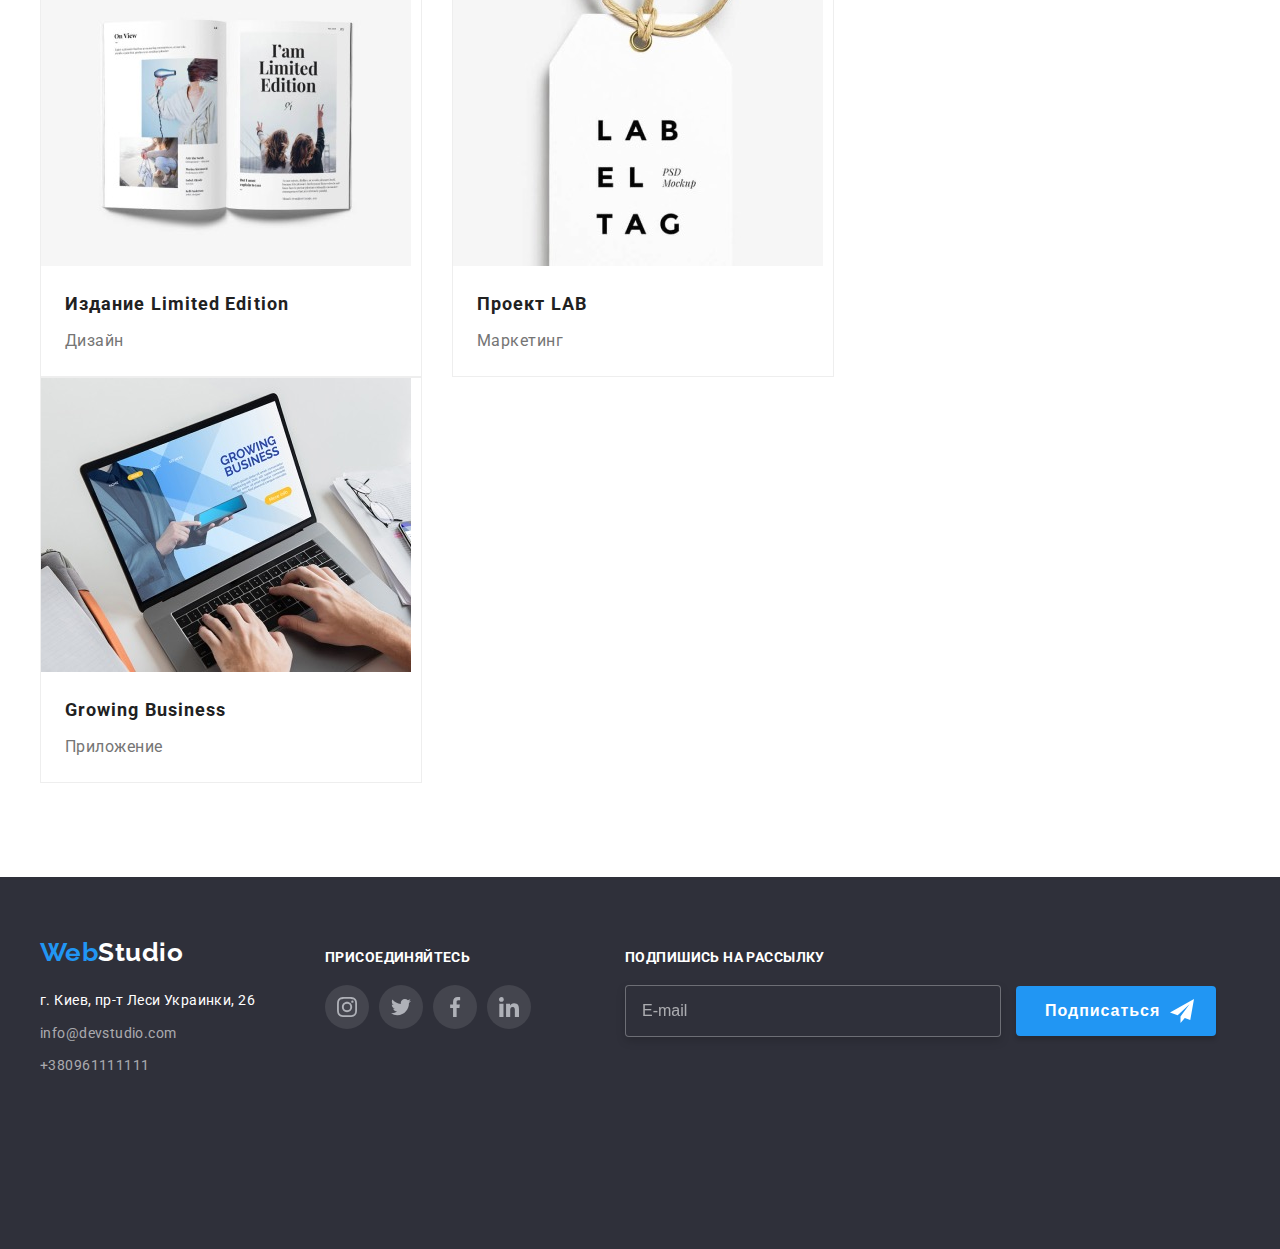
==== commit 376890f6: "2" ====
--- a/portfolio.html
+++ b/portfolio.html
@@ -18,171 +18,175 @@
 
 <body>
   <!-- This is HEADER part -->
-  <header class="header container">
-    <a href="index.html" class="logo header__logo"><span class="logo__web">Web</span>Studio</a>
-    <nav>
-      <ul class="nav">
-        <li class="nav__btn"><a class="nav__link" href="index.html">Студия</a>
+  <header>
+    <div class="header container">
+      <a href="index.html" class="logo header__logo"><span class="logo__web">Web</span>Studio</a>
+      <nav>
+        <ul class="nav">
+          <li class="nav__btn"><a class="nav__link" href="index.html">Студия</a>
+          </li>
+          <li class="nav__btn nav__btn--active"><a class="nav__link" href="portfolio.html">Портфолио</a></li>
+          <li class="nav__btn"><a class="nav__link" href="#">Контакты</a></li>
+        </ul>
+      </nav>
+      <ul class="contact">
+        <li class="contact__item">
+          <a href="mailto:info@devstudio.com" class="contact__link">
+            <svg class="contact__icon" width="16px" height="12px">
+              <use href="images/icons.svg#icon-envelope"></use>
+            </svg>info@devstudio.com</a>
         </li>
-        <li class="nav__btn nav__btn--active"><a class="nav__link" href="portfolio.html">Портфолио</a></li>
-        <li class="nav__btn"><a class="nav__link" href="#">Контакты</a></li>
+        <li>
+          <a href="tel:+380961111111" class="contact__link"><svg class="contact__icon" width="10px" height="16px">
+              <use href="images/icons.svg#icon-Vector"></use>
+            </svg>+380961111111</a>
+        </li>
       </ul>
-    </nav>
-    <ul class="contact">
-      <li class="contact__item">
-        <a href="mailto:info@devstudio.com" class="contact__link">
-          <svg class="contact__icon" width="16px" height="12px">
-            <use href="images/icons.svg#icon-envelope"></use>
-          </svg>info@devstudio.com</a>
-      </li>
-      <li>
-        <a href="tel:+380961111111" class="contact__link"><svg class="contact__icon" width="10px" height="16px">
-            <use href="images/icons.svg#icon-Vector"></use>
-          </svg>+380961111111</a>
-      </li>
-    </ul>
+    </div>
   </header>
   <main>
     <!-- This is FILTER BUTTONS part -->
-    <section class="portfolio container">
-      <h1 class="hide">Портфолио</h1>
-      <ul class="portfolio__filter">
-        <li class="portfolio__list"><button type="button" class="portfolio__button">Все</button></li>
-        <li class="portfolio__list"><button type=" button" class="portfolio__button">Веб-сайты</button></li>
-        <li class="portfolio__list"><button type=" button" class="portfolio__button">Приложения</button></li>
-        <li class="portfolio__list"><button type=" button" class="portfolio__button">Дизайн</button></li>
-        <li class="portfolio__list"><button type=" button" class="portfolio__button">Маркетинг</button></li>
-      </ul>
-      <ul class="portfolio__container">
-        <li class="item">
-          <div class="item__overlay">
-            <img src="images/portfolio1.jpg" alt="laptop" />
-            <div class="item__container">
-              <p class="item__text">Ресурс предлагает комплексные предложения с разным уровнем функционала и
-                сервисов. Все это позволит
-                посетителю получить исчерпывающие сведения о компании или частном лице.</p>
-            </div>
-          </div>
-          <div class="item__context">
-            <h2 class="item__header">Технокряк</h2>
-            <p class="item__name">Веб-сайт</p>
-          </div>
-        </li>
-        <li class="item">
-          <div class="item__overlay">
-            <img src="images/portfolio2.jpg" alt="basketball" />
-            <div class="item__container">
-              <p class="item__text">Ресурс предлагает комплексные предложения с разным уровнем функционала и
-                сервисов. Все это позволит
-                посетителю получить исчерпывающие сведения о компании или частном лице.</p>
-            </div>
-          </div>
-          <div class="item__context">
-            <h2 class="item__header">Постер New Orlean vs Golden Star</h2>
-            <p class="item__name">Дизайн</p>
-          </div>
-        </li>
-        <li class="item">
-          <div class="item__overlay">
-            <img src="images/portfolio3.jpg" alt="seafood restaurant" />
-            <div class="item__container">
-              <p class="item__text">Ресурс предлагает комплексные предложения с разным уровнем функционала и
-                сервисов. Все это позволит
-                посетителю получить исчерпывающие сведения о компании или частном лице.</p>
-            </div>
-          </div>
-          <div class="item__context">
-            <h2 class="item__header">Ресторан Seafood</h2>
-            <p class="item__name">Приложение</p>
-          </div>
-        </li>
-        <li class="item">
-          <div class="item__overlay">
-            <img src="images/portfolio4.jpg" alt="headphones" />
-            <div class="item__container">
-              <p class="item__text">Ресурс предлагает комплексные предложения с разным уровнем функционала и
-                сервисов. Все это позволит
-                посетителю получить исчерпывающие сведения о компании или частном лице.</p>
-            </div>
-          </div>
-          <div class="item__context">
-            <h2 class="item__header">Проект Prime</h2>
-            <p class="item__name">Маркетинг</p>
-          </div>
-        </li>
-        <li class="item">
-          <div class="item__overlay">
-            <img src="images/portfolio5.jpg" alt="boxes" />
-            <div class="item__container">
-              <p class="item__text">Ресурс предлагает комплексные предложения с разным уровнем функционала и
-                сервисов. Все это позволит
-                посетителю получить исчерпывающие сведения о компании или частном лице.</p>
-            </div>
-          </div>
-          <div class="item__context">
-            <h2 class="item__header">Проект Boxes</h2>
-            <p class="item__name">Приложение</p>
-          </div>
-        </li>
-        <li class="item">
-          <div class="item__overlay">
-            <img src="images/portfolio6.jpg" alt="imac" />
-            <div class="item__container">
-              <p class="item__text">Ресурс предлагает комплексные предложения с разным уровнем функционала и
-                сервисов. Все это позволит
-                посетителю получить исчерпывающие сведения о компании или частном лице.</p>
-            </div>
-          </div>
-
-          <div class="item__context">
-            <h2 class="item__header">Inspiration has no Borders</h2>
-            <p class="item__name">Веб-сайт</p>
-          </div>
-        </li>
-        <li class="item">
-          <div class="item__overlay">
-            <img src="images/portfolio7.jpg" alt="Book" />
-            <div class="item__container">
-              <p class="item__text">Ресурс предлагает комплексные предложения с разным уровнем функционала и
-                сервисов. Все это позволит
-                посетителю получить исчерпывающие сведения о компании или частном лице.</p>
-            </div>
-          </div>
-          <div class="item__context">
-            <h2 class="item__header">Издание Limited Edition</h2>
-            <p class="item__name">Дизайн</p>
-          </div>
-        </li>
-        <li class="item">
-          <div class="item__overlay">
-            <img src="images/portfolio8.jpg" alt="LAB PROJECT" />
-            <div class="item__container">
-              <p class="item__text">Ресурс предлагает комплексные предложения с разным уровнем функционала и
-                сервисов. Все это позволит
-                посетителю получить исчерпывающие сведения о компании или частном лице.</p>
-            </div>
-          </div>
-          <div class="item__context">
-            <h2 class="item__header">Проект LAB</h2>
-            <p class="item__name">Маркетинг</p>
-          </div>
-        </li>
-        <li class="item">
-          <div class="item__overlay">
-            <img src="images/portfolio9.jpg" alt="another laptop" />
-            <div class="item__container">
-              <p class="item__text">Ресурс предлагает комплексные предложения с разным уровнем функционала и
-                сервисов. Все это позволит
-                посетителю получить исчерпывающие сведения о компании или частном лице.</p>
-            </div>
-          </div>
-
-          <div class="item__context">
-            <h2 class="item__header">Growing Business</h2>
-            <p class="item__name">Приложение</p>
-          </div>
-        </li>
-      </ul>
+    <section class="portfolio">
+      <div class="container">
+        <h1 class="hide">Портфолио</h1>
+        <ul class="portfolio__filter">
+          <li class="portfolio__list"><button type="button" class="portfolio__button">Все</button></li>
+          <li class="portfolio__list"><button type=" button" class="portfolio__button">Веб-сайты</button></li>
+          <li class="portfolio__list"><button type=" button" class="portfolio__button">Приложения</button></li>
+          <li class="portfolio__list"><button type=" button" class="portfolio__button">Дизайн</button></li>
+          <li class="portfolio__list"><button type=" button" class="portfolio__button">Маркетинг</button></li>
+        </ul>
+        <ul class="portfolio__container">
+          <li class="item">
+            <div class="item__overlay">
+              <img src="images/portfolio1.jpg" alt="laptop" />
+              <div class="item__container">
+                <p class="item__text">Ресурс предлагает комплексные предложения с разным уровнем функционала и
+                  сервисов. Все это позволит
+                  посетителю получить исчерпывающие сведения о компании или частном лице.</p>
+              </div>
+            </div>
+            <div class="item__context">
+              <h2 class="item__header">Технокряк</h2>
+              <p class="item__name">Веб-сайт</p>
+            </div>
+          </li>
+          <li class="item">
+            <div class="item__overlay">
+              <img src="images/portfolio2.jpg" alt="basketball" />
+              <div class="item__container">
+                <p class="item__text">Ресурс предлагает комплексные предложения с разным уровнем функционала и
+                  сервисов. Все это позволит
+                  посетителю получить исчерпывающие сведения о компании или частном лице.</p>
+              </div>
+            </div>
+            <div class="item__context">
+              <h2 class="item__header">Постер New Orlean vs Golden Star</h2>
+              <p class="item__name">Дизайн</p>
+            </div>
+          </li>
+          <li class="item">
+            <div class="item__overlay">
+              <img src="images/portfolio3.jpg" alt="seafood restaurant" />
+              <div class="item__container">
+                <p class="item__text">Ресурс предлагает комплексные предложения с разным уровнем функционала и
+                  сервисов. Все это позволит
+                  посетителю получить исчерпывающие сведения о компании или частном лице.</p>
+              </div>
+            </div>
+            <div class="item__context">
+              <h2 class="item__header">Ресторан Seafood</h2>
+              <p class="item__name">Приложение</p>
+            </div>
+          </li>
+          <li class="item">
+            <div class="item__overlay">
+              <img src="images/portfolio4.jpg" alt="headphones" />
+              <div class="item__container">
+                <p class="item__text">Ресурс предлагает комплексные предложения с разным уровнем функционала и
+                  сервисов. Все это позволит
+                  посетителю получить исчерпывающие сведения о компании или частном лице.</p>
+              </div>
+            </div>
+            <div class="item__context">
+              <h2 class="item__header">Проект Prime</h2>
+              <p class="item__name">Маркетинг</p>
+            </div>
+          </li>
+          <li class="item">
+            <div class="item__overlay">
+              <img src="images/portfolio5.jpg" alt="boxes" />
+              <div class="item__container">
+                <p class="item__text">Ресурс предлагает комплексные предложения с разным уровнем функционала и
+                  сервисов. Все это позволит
+                  посетителю получить исчерпывающие сведения о компании или частном лице.</p>
+              </div>
+            </div>
+            <div class="item__context">
+              <h2 class="item__header">Проект Boxes</h2>
+              <p class="item__name">Приложение</p>
+            </div>
+          </li>
+          <li class="item">
+            <div class="item__overlay">
+              <img src="images/portfolio6.jpg" alt="imac" />
+              <div class="item__container">
+                <p class="item__text">Ресурс предлагает комплексные предложения с разным уровнем функционала и
+                  сервисов. Все это позволит
+                  посетителю получить исчерпывающие сведения о компании или частном лице.</p>
+              </div>
+            </div>
+
+            <div class="item__context">
+              <h2 class="item__header">Inspiration has no Borders</h2>
+              <p class="item__name">Веб-сайт</p>
+            </div>
+          </li>
+          <li class="item">
+            <div class="item__overlay">
+              <img src="images/portfolio7.jpg" alt="Book" />
+              <div class="item__container">
+                <p class="item__text">Ресурс предлагает комплексные предложения с разным уровнем функционала и
+                  сервисов. Все это позволит
+                  посетителю получить исчерпывающие сведения о компании или частном лице.</p>
+              </div>
+            </div>
+            <div class="item__context">
+              <h2 class="item__header">Издание Limited Edition</h2>
+              <p class="item__name">Дизайн</p>
+            </div>
+          </li>
+          <li class="item">
+            <div class="item__overlay">
+              <img src="images/portfolio8.jpg" alt="LAB PROJECT" />
+              <div class="item__container">
+                <p class="item__text">Ресурс предлагает комплексные предложения с разным уровнем функционала и
+                  сервисов. Все это позволит
+                  посетителю получить исчерпывающие сведения о компании или частном лице.</p>
+              </div>
+            </div>
+            <div class="item__context">
+              <h2 class="item__header">Проект LAB</h2>
+              <p class="item__name">Маркетинг</p>
+            </div>
+          </li>
+          <li class="item">
+            <div class="item__overlay">
+              <img src="images/portfolio9.jpg" alt="another laptop" />
+              <div class="item__container">
+                <p class="item__text">Ресурс предлагает комплексные предложения с разным уровнем функционала и
+                  сервисов. Все это позволит
+                  посетителю получить исчерпывающие сведения о компании или частном лице.</p>
+              </div>
+            </div>
+
+            <div class="item__context">
+              <h2 class="item__header">Growing Business</h2>
+              <p class="item__name">Приложение</p>
+            </div>
+          </li>
+        </ul>
+      </div>
     </section>
   </main>
   <!-- This is FOOTER part -->
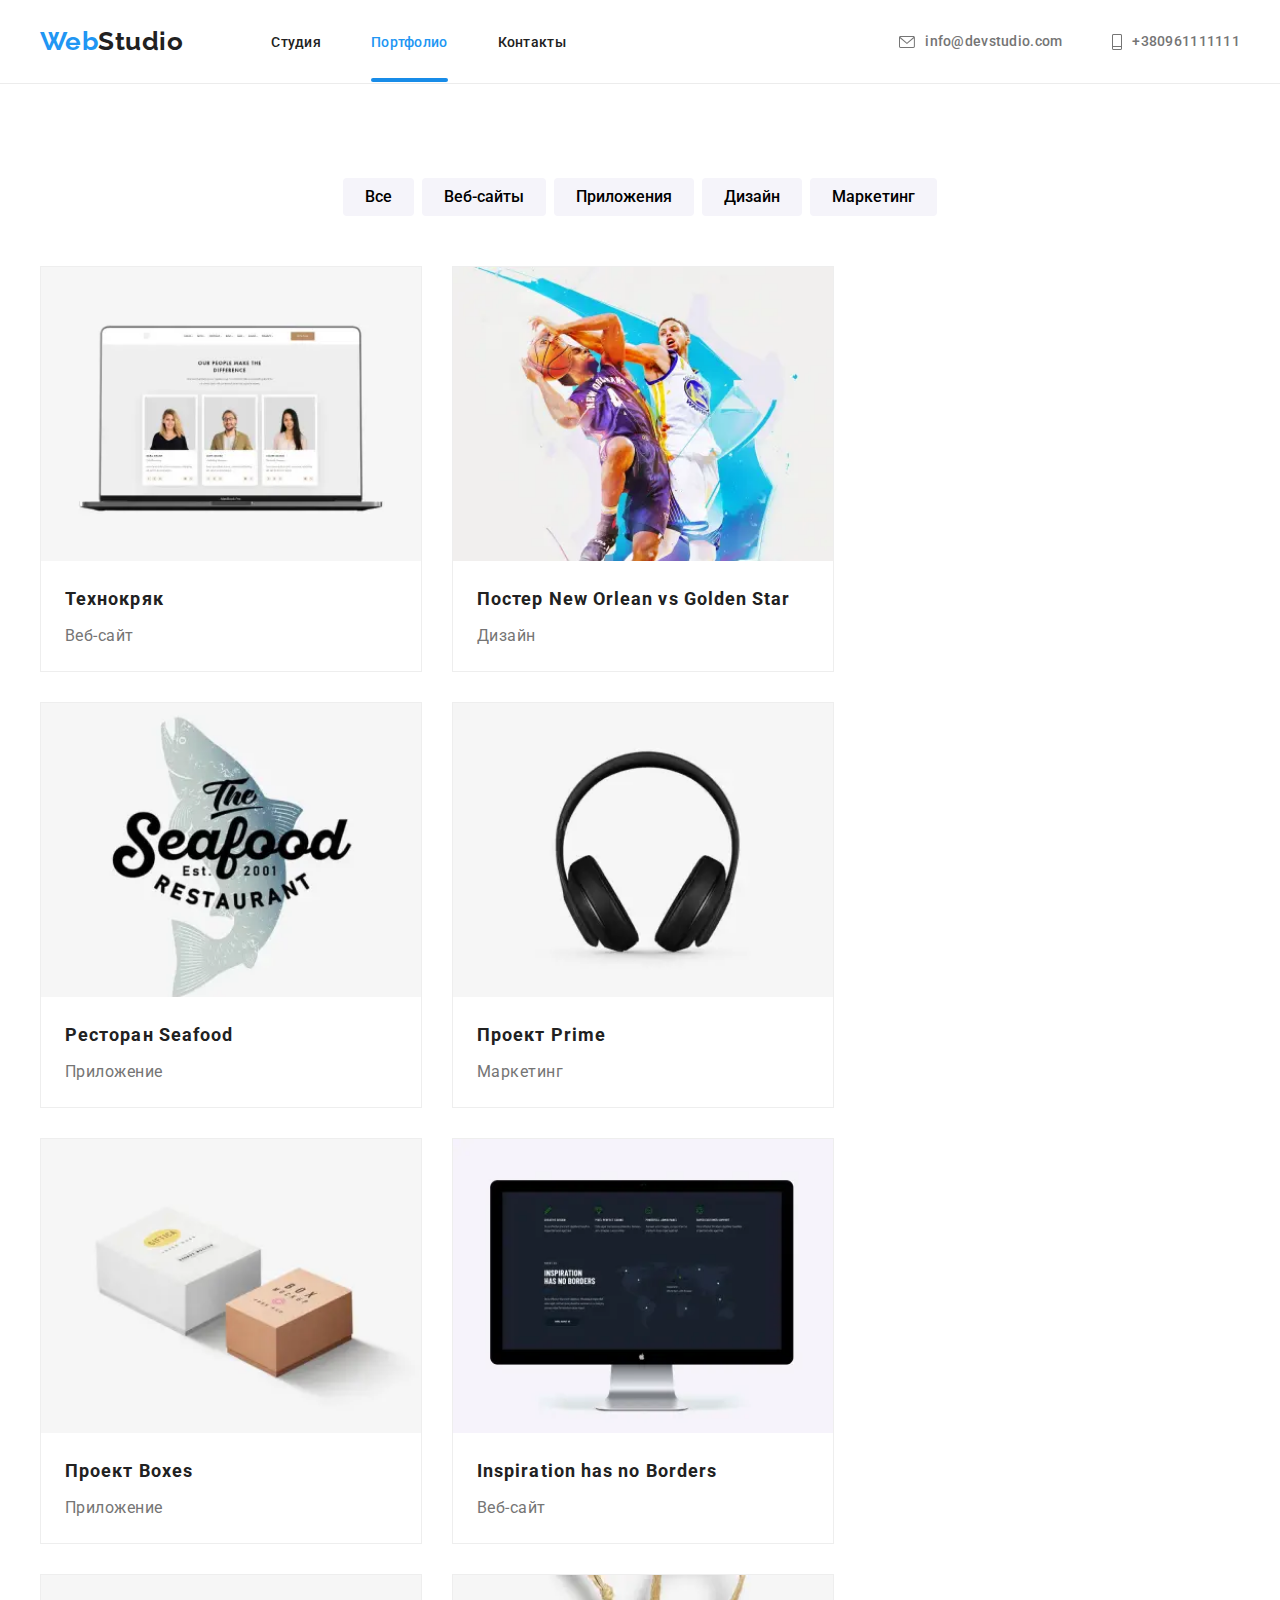
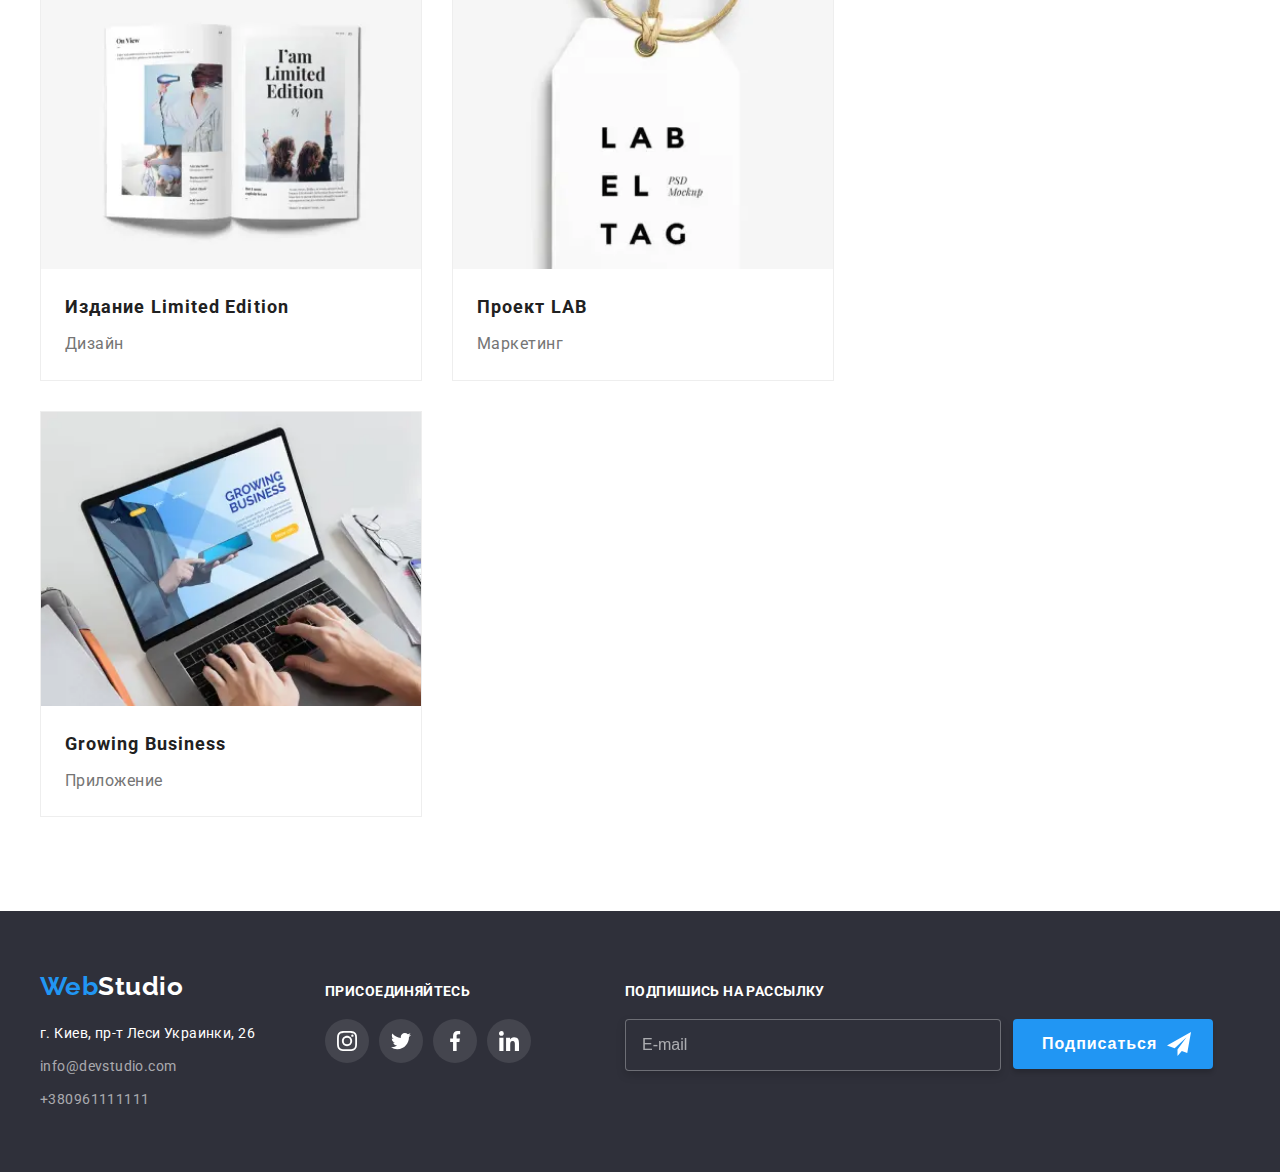
==== commit 5412327a: "11" ====
--- a/portfolio.html
+++ b/portfolio.html
@@ -19,30 +19,42 @@
 <body>
   <!-- This is HEADER part -->
   <header>
-    <div class="header container">
+    <nav class="header container ">
       <a href="index.html" class="logo header__logo"><span class="logo__web">Web</span>Studio</a>
-      <nav>
+      <button type="button" class="header__menu" data-menu-button>
+        <svg width="40" height="40" aria-label="переключатель мобильного меню">
+          <use class="icon-menu" href="images/icons.svg#icon-menu_40px"></use>
+          <use class="icon-close" href="images/icons.svg#icon-close_40px"></use>
+        </svg>
+      </button>
+      <div class="header__block" data-menu>
         <ul class="nav">
           <li class="nav__btn"><a class="nav__link" href="index.html">Студия</a>
           </li>
           <li class="nav__btn nav__btn--active"><a class="nav__link" href="portfolio.html">Портфолио</a></li>
           <li class="nav__btn"><a class="nav__link" href="#">Контакты</a></li>
         </ul>
-      </nav>
-      <ul class="contact">
-        <li class="contact__item">
-          <a href="mailto:info@devstudio.com" class="contact__link">
-            <svg class="contact__icon" width="16px" height="12px">
-              <use href="images/icons.svg#icon-envelope"></use>
-            </svg>info@devstudio.com</a>
-        </li>
-        <li>
-          <a href="tel:+380961111111" class="contact__link"><svg class="contact__icon" width="10px" height="16px">
-              <use href="images/icons.svg#icon-Vector"></use>
-            </svg>+380961111111</a>
-        </li>
-      </ul>
-    </div>
+        <ul class="contact">
+          <li class="contact__item">
+            <a href="mailto:info@devstudio.com" class="contact__link">
+              <svg class="contact__icon">
+                <use href="images/icons.svg#icon-envelope"></use>
+              </svg>info@devstudio.com</a>
+          </li>
+          <li class="contact__item">
+            <a href="tel:+380961111111" class="contact__link"><svg class="contact__icon">
+                <use href="images/icons.svg#icon-Vector"></use>
+              </svg>+380961111111</a>
+          </li>
+        </ul>
+        <ul class="social">
+          <li class="social__item"><a class="social__link" href="www.instagram.com">Instagram</a></li>
+          <li class="social__item"><a class="social__link" href="twitter.com">Twitter</a></li>
+          <li class="social__item"><a class="social__link" href="facebook.com">Facebook</a></li>
+          <li class="social__item"><a class="social__link" href="linkedin.com">LinkedIn</a></li>
+        </ul>
+      </div>
+      </т>
   </header>
   <main>
     <!-- This is FILTER BUTTONS part -->
@@ -59,7 +71,30 @@
         <ul class="portfolio__container">
           <li class="item">
             <div class="item__overlay">
-              <img src="images/portfolio1.jpg" alt="laptop" />
+              <picture>
+                <source srcset=" 
+                images/portfolio/portfolio-370px/portfolio-one-370.webp 1x, 
+                images/portfolio/portfolio-370px/portfolio-one-370@2x.webp 2x" type="image/webp"
+                  media="(min-width: 1200px)">
+                <source srcset="
+                images/portfolio/portfolio-370px/portfolio-one-370.jpg 1x, 
+                images/portfolio/portfolio-370px/portfolio-one-370@2x.jpg 2x" media="(min-width: 1200px)">
+                <source srcset=" 
+                    images/portfolio/portfolio-354px/portfolio-one-354.webp 1x, 
+                    images/portfolio/portfolio-354px/portfolio-one-354@2x.webp 2x" type="image/webp"
+                  media="(min-width: 768px)">
+                <source srcset="
+                images/portfolio/portfolio-354px/portfolio-one-354.jpg 1x, 
+                images/portfolio/portfolio-354px/portfolio-one-354@2x.jpg 2x" media="(min-width: 768px)">
+                <source srcset=" 
+                    images/portfolio/portfolio-450px/portfolio-one-450.webp 1x, 
+                    images/portfolio/portfolio-450px/portfolio-one-450@2x.webp 2x" type="image/webp"
+                  media="(max-width: 767px)">
+                <source srcset="
+                    images/portfolio/portfolio-450px/portfolio-one-450.jpg 1x, 
+                    images/portfolio/portfolio-450px/portfolio-one-450@2x.jpg 2x" media="(max-width: 767px)">
+                <img src="images/portfolio/portfolio-450px/portfolio-one-450.jpg" alt="laptop" />
+              </picture>
               <div class="item__container">
                 <p class="item__text">Ресурс предлагает комплексные предложения с разным уровнем функционала и
                   сервисов. Все это позволит
@@ -73,7 +108,30 @@
           </li>
           <li class="item">
             <div class="item__overlay">
-              <img src="images/portfolio2.jpg" alt="basketball" />
+              <picture>
+                <source srcset=" 
+                images/portfolio/portfolio-370px/portfolio-two-370.webp 1x, 
+                images/portfolio/portfolio-370px/portfolio-two-370@2x.webp 2x" type="image/webp"
+                  media="(min-width: 1200px)">
+                <source srcset="
+                images/portfolio/portfolio-370px/portfolio-two-370.jpg 1x, 
+                images/portfolio/portfolio-370px/portfolio-two-370@2x.jpg 2x" media="(min-width: 1200px)">
+                <source srcset=" 
+                    images/portfolio/portfolio-354px/portfolio-two-354.webp 1x, 
+                    images/portfolio/portfolio-354px/portfolio-two-354@2x.webp 2x" type="image/webp"
+                  media="(min-width: 768px)">
+                <source srcset="
+                images/portfolio/portfolio-354px/portfolio-two-354.jpg 1x, 
+                images/portfolio/portfolio-354px/portfolio-two-354@2x.jpg 2x" media="(min-width: 768px)">
+                <source srcset=" 
+                    images/portfolio/portfolio-450px/portfolio-two-450.webp 1x, 
+                    images/portfolio/portfolio-450px/portfolio-two-450@2x.webp 2x" type="image/webp"
+                  media="(max-width: 767px)">
+                <source srcset="
+                    images/portfolio/portfolio-450px/portfolio-two-450.jpg 1x, 
+                    images/portfolio/portfolio-450px/portfolio-two-450@2x.jpg 2x" media="(max-width: 767px)">
+                <img src="images/portfolio/portfolio-450px/portfolio-two-450.jpg" alt="basketball" />
+              </picture>
               <div class="item__container">
                 <p class="item__text">Ресурс предлагает комплексные предложения с разным уровнем функционала и
                   сервисов. Все это позволит
@@ -87,7 +145,30 @@
           </li>
           <li class="item">
             <div class="item__overlay">
-              <img src="images/portfolio3.jpg" alt="seafood restaurant" />
+              <picture>
+                <source srcset=" 
+                images/portfolio/portfolio-370px/portfolio-three-370.webp 1x, 
+                images/portfolio/portfolio-370px/portfolio-three-370@2x.webp 2x" type="image/webp"
+                  media="(min-width: 1200px)">
+                <source srcset="
+                images/portfolio/portfolio-370px/portfolio-three-370.jpg 1x, 
+                images/portfolio/portfolio-370px/portfolio-three-370@2x.jpg 2x" media="(min-width: 1200px)">
+                <source srcset=" 
+                    images/portfolio/portfolio-354px/portfolio-three-354.webp 1x, 
+                    images/portfolio/portfolio-354px/portfolio-three-354@2x.webp 2x" type="image/webp"
+                  media="(min-width: 768px)">
+                <source srcset="
+                images/portfolio/portfolio-354px/portfolio-three-354.jpg 1x, 
+                images/portfolio/portfolio-354px/portfolio-three-354@2x.jpg 2x" media="(min-width: 768px)">
+                <source srcset=" 
+                    images/portfolio/portfolio-450px/portfolio-three-450.webp 1x, 
+                    images/portfolio/portfolio-450px/portfolio-three-450@2x.webp 2x" type="image/webp"
+                  media="(max-width: 767px)">
+                <source srcset="
+                    images/portfolio/portfolio-450px/portfolio-three-450.jpg 1x, 
+                    images/portfolio/portfolio-450px/portfolio-three-450@2x.jpg 2x" media="(max-width: 767px)">
+                <img src="images/portfolio/portfolio-450px/portfolio-three-450.jpg" alt="seafood restaurant" />
+              </picture>
               <div class="item__container">
                 <p class="item__text">Ресурс предлагает комплексные предложения с разным уровнем функционала и
                   сервисов. Все это позволит
@@ -101,7 +182,30 @@
           </li>
           <li class="item">
             <div class="item__overlay">
-              <img src="images/portfolio4.jpg" alt="headphones" />
+              <picture>
+                <source srcset=" 
+                images/portfolio/portfolio-370px/portfolio-four-370.webp 1x, 
+                images/portfolio/portfolio-370px/portfolio-four-370@2x.webp 2x" type="image/webp"
+                  media="(min-width: 1200px)">
+                <source srcset="
+                images/portfolio/portfolio-370px/portfolio-four-370.jpg 1x, 
+                images/portfolio/portfolio-370px/portfolio-four-370@2x.jpg 2x" media="(min-width: 1200px)">
+                <source srcset=" 
+                    images/portfolio/portfolio-354px/portfolio-four-354.webp 1x, 
+                    images/portfolio/portfolio-354px/portfolio-four-354@2x.webp 2x" type="image/webp"
+                  media="(min-width: 768px)">
+                <source srcset="
+                images/portfolio/portfolio-354px/portfolio-four-354.jpg 1x, 
+                images/portfolio/portfolio-354px/portfolio-four-354@2x.jpg 2x" media="(min-width: 768px)">
+                <source srcset=" 
+                    images/portfolio/portfolio-450px/portfolio-four-450.webp 1x, 
+                    images/portfolio/portfolio-450px/portfolio-four-450@2x.webp 2x" type="image/webp"
+                  media="(max-width: 767px)">
+                <source srcset="
+                    images/portfolio/portfolio-450px/portfolio-four-450.jpg 1x, 
+                    images/portfolio/portfolio-450px/portfolio-four-450@2x.jpg 2x" media="(max-width: 767px)">
+                <img src="images/portfolio/portfolio-450px/portfolio-four-450.jpg" alt="headphones" />
+              </picture>
               <div class="item__container">
                 <p class="item__text">Ресурс предлагает комплексные предложения с разным уровнем функционала и
                   сервисов. Все это позволит
@@ -115,7 +219,30 @@
           </li>
           <li class="item">
             <div class="item__overlay">
-              <img src="images/portfolio5.jpg" alt="boxes" />
+              <picture>
+                <source srcset=" 
+                images/portfolio/portfolio-370px/portfolio-five-370.webp 1x, 
+                images/portfolio/portfolio-370px/portfolio-five-370@2x.webp 2x" type="image/webp"
+                  media="(min-width: 1200px)">
+                <source srcset="
+                images/portfolio/portfolio-370px/portfolio-five-370.jpg 1x, 
+                images/portfolio/portfolio-370px/portfolio-five-370@2x.jpg 2x" media="(min-width: 1200px)">
+                <source srcset=" 
+                    images/portfolio/portfolio-354px/portfolio-five-354.webp 1x, 
+                    images/portfolio/portfolio-354px/portfolio-five-354@2x.webp 2x" type="image/webp"
+                  media="(min-width: 768px)">
+                <source srcset="
+                images/portfolio/portfolio-354px/portfolio-five-354.jpg 1x, 
+                images/portfolio/portfolio-354px/portfolio-five-354@2x.jpg 2x" media="(min-width: 768px)">
+                <source srcset=" 
+                    images/portfolio/portfolio-450px/portfolio-five-450.webp 1x, 
+                    images/portfolio/portfolio-450px/portfolio-five-450@2x.webp 2x" type="image/webp"
+                  media="(max-width: 767px)">
+                <source srcset="
+                    images/portfolio/portfolio-450px/portfolio-five-450.jpg 1x, 
+                    images/portfolio/portfolio-450px/portfolio-five-450@2x.jpg 2x" media="(max-width: 767px)">
+                <img src="images/portfolio/portfolio-450px/portfolio-five-450.jpg" alt="boxes" />
+              </picture>
               <div class="item__container">
                 <p class="item__text">Ресурс предлагает комплексные предложения с разным уровнем функционала и
                   сервисов. Все это позволит
@@ -129,7 +256,30 @@
           </li>
           <li class="item">
             <div class="item__overlay">
-              <img src="images/portfolio6.jpg" alt="imac" />
+              <picture>
+                <source srcset=" 
+                images/portfolio/portfolio-370px/portfolio-six-370.webp 1x, 
+                images/portfolio/portfolio-370px/portfolio-six-370@2x.webp 2x" type="image/webp"
+                  media="(min-width: 1200px)">
+                <source srcset="
+                images/portfolio/portfolio-370px/portfolio-six-370.jpg 1x, 
+                images/portfolio/portfolio-370px/portfolio-six-370@2x.jpg 2x" media="(min-width: 1200px)">
+                <source srcset=" 
+                    images/portfolio/portfolio-354px/portfolio-six-354.webp 1x, 
+                    images/portfolio/portfolio-354px/portfolio-six-354@2x.webp 2x" type="image/webp"
+                  media="(min-width: 768px)">
+                <source srcset="
+                images/portfolio/portfolio-354px/portfolio-six-354.jpg 1x, 
+                images/portfolio/portfolio-354px/portfolio-six-354@2x.jpg 2x" media="(min-width: 768px)">
+                <source srcset=" 
+                    images/portfolio/portfolio-450px/portfolio-six-450.webp 1x, 
+                    images/portfolio/portfolio-450px/portfolio-six-450@2x.webp 2x" type="image/webp"
+                  media="(max-width: 767px)">
+                <source srcset="
+                    images/portfolio/portfolio-450px/portfolio-six-450.jpg 1x, 
+                    images/portfolio/portfolio-450px/portfolio-six-450@2x.jpg 2x" media="(max-width: 767px)">
+                <img src="images/portfolio/portfolio-450px/portfolio-six-450.jpg" alt="imac" />
+              </picture>
               <div class="item__container">
                 <p class="item__text">Ресурс предлагает комплексные предложения с разным уровнем функционала и
                   сервисов. Все это позволит
@@ -144,7 +294,30 @@
           </li>
           <li class="item">
             <div class="item__overlay">
-              <img src="images/portfolio7.jpg" alt="Book" />
+              <picture>
+                <source srcset=" 
+                images/portfolio/portfolio-370px/portfolio-seven-370.webp 1x, 
+                images/portfolio/portfolio-370px/portfolio-seven-370@2x.webp 2x" type="image/webp"
+                  media="(min-width: 1200px)">
+                <source srcset="
+                images/portfolio/portfolio-370px/portfolio-seven-370.jpg 1x, 
+                images/portfolio/portfolio-370px/portfolio-seven-370@2x.jpg 2x" media="(min-width: 1200px)">
+                <source srcset=" 
+                    images/portfolio/portfolio-354px/portfolio-seven-354.webp 1x, 
+                    images/portfolio/portfolio-354px/portfolio-seven-354@2x.webp 2x" type="image/webp"
+                  media="(min-width: 768px)">
+                <source srcset="
+                images/portfolio/portfolio-354px/portfolio-seven-354.jpg 1x, 
+                images/portfolio/portfolio-354px/portfolio-seven-354@2x.jpg 2x" media="(min-width: 768px)">
+                <source srcset=" 
+                    images/portfolio/portfolio-450px/portfolio-seven-450.webp 1x, 
+                    images/portfolio/portfolio-450px/portfolio-seven-450@2x.webp 2x" type="image/webp"
+                  media="(max-width: 767px)">
+                <source srcset="
+                    images/portfolio/portfolio-450px/portfolio-seven-450.jpg 1x, 
+                    images/portfolio/portfolio-450px/portfolio-seven-450@2x.jpg 2x" media="(max-width: 767px)">
+                <img src="images/portfolio/portfolio-450px/portfolio-seven-450.jpg" alt="Book" />
+              </picture>
               <div class="item__container">
                 <p class="item__text">Ресурс предлагает комплексные предложения с разным уровнем функционала и
                   сервисов. Все это позволит
@@ -158,7 +331,30 @@
           </li>
           <li class="item">
             <div class="item__overlay">
-              <img src="images/portfolio8.jpg" alt="LAB PROJECT" />
+              <picture>
+                <source srcset=" 
+                images/portfolio/portfolio-370px/portfolio-eight-370.webp 1x, 
+                images/portfolio/portfolio-370px/portfolio-eight-370@2x.webp 2x" type="image/webp"
+                  media="(min-width: 1200px)">
+                <source srcset="
+                images/portfolio/portfolio-370px/portfolio-eight-370.jpg 1x, 
+                images/portfolio/portfolio-370px/portfolio-eight-370@2x.jpg 2x" media="(min-width: 1200px)">
+                <source srcset=" 
+                    images/portfolio/portfolio-354px/portfolio-eight-354.webp 1x, 
+                    images/portfolio/portfolio-354px/portfolio-eight-354@2x.webp 2x" type="image/webp"
+                  media="(min-width: 768px)">
+                <source srcset="
+                images/portfolio/portfolio-354px/portfolio-eight-354.jpg 1x, 
+                images/portfolio/portfolio-354px/portfolio-eight-354@2x.jpg 2x" media="(min-width: 768px)">
+                <source srcset=" 
+                    images/portfolio/portfolio-450px/portfolio-eight-450.webp 1x, 
+                    images/portfolio/portfolio-450px/portfolio-eight-450@2x.webp 2x" type="image/webp"
+                  media="(max-width: 767px)">
+                <source srcset="
+                    images/portfolio/portfolio-450px/portfolio-eight-450.jpg 1x, 
+                    images/portfolio/portfolio-450px/portfolio-eight-450@2x.jpg 2x" media="(max-width: 767px)">
+                <img src="images/portfolio/portfolio-450px/portfolio-eight-450.jpg" alt="Lab Project" />
+              </picture>
               <div class="item__container">
                 <p class="item__text">Ресурс предлагает комплексные предложения с разным уровнем функционала и
                   сервисов. Все это позволит
@@ -172,7 +368,30 @@
           </li>
           <li class="item">
             <div class="item__overlay">
-              <img src="images/portfolio9.jpg" alt="another laptop" />
+              <picture>
+                <source srcset=" 
+                images/portfolio/portfolio-370px/portfolio-nine-370.webp 1x, 
+                images/portfolio/portfolio-370px/portfolio-nine-370@2x.webp 2x" type="image/webp"
+                  media="(min-width: 1200px)">
+                <source srcset="
+                images/portfolio/portfolio-370px/portfolio-nine-370.jpg 1x, 
+                images/portfolio/portfolio-370px/portfolio-nine-370@2x.jpg 2x" media="(min-width: 1200px)">
+                <source srcset=" 
+                    images/portfolio/portfolio-354px/portfolio-nine-354.webp 1x, 
+                    images/portfolio/portfolio-354px/portfolio-nine-354@2x.webp 2x" type="image/webp"
+                  media="(min-width: 768px)">
+                <source srcset="
+                images/portfolio/portfolio-354px/portfolio-nine-354.jpg 1x, 
+                images/portfolio/portfolio-354px/portfolio-nine-354@2x.jpg 2x" media="(min-width: 768px)">
+                <source srcset=" 
+                    images/portfolio/portfolio-450px/portfolio-nine-450.webp 1x, 
+                    images/portfolio/portfolio-450px/portfolio-nine-450@2x.webp 2x" type="image/webp"
+                  media="(max-width: 767px)">
+                <source srcset="
+                    images/portfolio/portfolio-450px/portfolio-nine-450.jpg 1x, 
+                    images/portfolio/portfolio-450px/portfolio-nine-450@2x.jpg 2x" media="(max-width: 767px)">
+                <img src="images/portfolio/portfolio-450px/portfolio-nine-450.jpg" alt="another laptop" />
+              </picture>
               <div class="item__container">
                 <p class="item__text">Ресурс предлагает комплексные предложения с разным уровнем функционала и
                   сервисов. Все это позволит
@@ -192,64 +411,70 @@
   <!-- This is FOOTER part -->
   <footer class="footer">
     <div class="container footer__sections">
-      <section>
-        <a href="index.html" class="logo footer__logo"><span class="logo__web">Web</span>Studio</a>
+      <section class="footer-address">
+        <a href="index.html" class="logo address__logo"><span class="logo__web">Web</span>Studio</a>
         <address>
-          <ul>
-            <li class="footer__li">
-              <a class="footer__street" href="http://maps.google.com" target="_blank" rel="noopener noreferrer">г. Киев,
+          <ul class="address">
+            <li class="address__li">
+              <a class="footer__street" href="https://goo.gl/maps/dMaArt2xvUtYKD9Z6" target="_blank"
+                rel="noopener noreferrer nofollow">г. Киев,
                 пр-т Леси Украинки, 26</a>
             </li>
-            <li class="footer__li">
-              <a class="footer__contact" href="mailto:info@devstudio.com">info@devstudio.com</a>
+            <li class="address__li">
+              <a class="address__contact" href="mailto:info@devstudio.com">info@devstudio.com</a>
             </li>
-            <li class="footer__li">
-              <a class="footer__contact" href="tel:+380961111111">+380961111111</a>
+            <li class="address__li">
+              <a class="address__contact" href="tel:+380961111111">+380961111111</a>
             </li>
           </ul>
         </address>
       </section>
       <section class="footer__social">
         <h2 class="footer__title">присоединяйтесь</h2>
-        <div class="social-icons">
-          <div class="social-icons__thumb footer__icon">
-            <svg class="social-icons__img" width="20px" height="20px">
-              <use href="images/icons.svg#icon-instagram-1"></use>
-            </svg>
-          </div>
-          <div class="social-icons__thumb footer__icon">
-            <svg class="social-icons__img" width="20px" height="20px">
-              <use href="images/icons.svg#icon-twitter-1"></use>
-            </svg>
-          </div>
-          <div class="social-icons__thumb footer__icon">
-            <svg class="social-icons__img" width="20px" height="20px">
-              <use href="images/icons.svg#icon-facebook-1"></use>
-            </svg>
-          </div>
-          <div class="social-icons__thumb footer__icon">
-            <svg class="social-icons__img" width="20px" height="20px">
-              <use href="images/icons.svg#icon-linkedin-1"></use>
-            </svg>
-          </div>
-        </div>
+        <ul class="social-icons">
+          <li class="social-icons__thumb footer__icon"><a class="social-icons__link" href="instagram.com">
+              <svg class="social-icons__img" width="20px" height="20px">
+                <use href="images/icons.svg#icon-instagram-1"></use>
+              </svg>
+            </a>
+          </li>
+          <li class="social-icons__thumb footer__icon"><a class="social-icons__link" href="twitter.com">
+              <svg class="social-icons__img" width="20px" height="20px">
+                <use href="images/icons.svg#icon-twitter-1"></use>
+              </svg>
+            </a>
+          </li>
+          <li class="social-icons__thumb footer__icon"><a class="social-icons__link" href="facebook.com">
+              <svg class="social-icons__img" width="20px" height="20px">
+                <use href="images/icons.svg#icon-facebook-1"></use>
+              </svg>
+            </a>
+          </li>
+          <li class="social-icons__thumb footer__icon"><a class="social-icons__link" href="linkedin.com">
+              <svg class="social-icons__img" width="20px" height="20px">
+                <use href="images/icons.svg#icon-linkedin-1"></use>
+              </svg>
+            </a>
+          </li>
+        </ul>
       </section>
       <section class="footer-subscribe">
         <h2 class="footer__title">подпишись на рассылку</h2>
-        <div class="footer-subscribe__thumb">
-          <form>
-            <input type="mail" placeholder="E-mail" class="footer-subscribe__input">
-            <button type="submit" class="footer-subscribe__submit">Подписаться
-              <svg width="24px" height="24px">
-                <use href="images/icons.svg#icon-icon-send"></use>
-              </svg>
-            </button>
-          </form>
-        </div>
+
+        <form class="subscribe-thumb">
+          <input type="mail" placeholder="E-mail" class="subscribe-thumb__input">
+          <button type="submit" class="subscribe-thumb__submit">Подписаться
+            <svg class="subscribe-thumb__icon" width="24px" height="24px">
+              <use href="images/icons.svg#icon-icon-send"></use>
+            </svg>
+          </button>
+        </form>
+
       </section>
     </div>
   </footer>
   <script src="./js/modal.js"></script>
+  <script src="./js/mobile-menu.js"></script>
 </body>
 
 </html>--- a/css/portfolio.min.css
+++ b/css/portfolio.min.css
@@ -1 +1 @@
-html{box-sizing:border-box}*,::after,::before{margin:0;padding:0}body{font-family:"Roboto",sans-serif;color:#212121;font-size:14px;position:relative}a{font-family:"Roboto",sans-serif;text-decoration:none;color:inherit;font-weight:500;line-height:1.143}img,svg{display:block}ul{list-style:none}h1{font-weight:900;font-size:44px;line-height:1.36;letter-spacing:.06em}h2,h3,h4,h5,p,li{letter-spacing:.03em}.hide{position:absolute;width:1px;height:1px;margin:-1px;border:0;padding:0;clip:rect(0 0 0 0);overflow:hidden}.container{width:1200px;padding-left:15px;padding-right:15px;margin-left:auto;margin-right:auto}.is-hidden{pointer-events:none;opacity:0}.footer-subscribe__submit{display:block;width:200px;height:50px;margin-left:auto;margin-right:auto;padding-top:10px;padding-bottom:10px;text-align:center;font-size:16px;font-weight:700;line-height:1.88;letter-spacing:.06em;color:#fff;box-shadow:0px 4px 4px rgba(0,0,0,.15);border-radius:4px;border:none;cursor:pointer}header{border-bottom:1px solid #ececec}.header{display:flex;align-items:center;background-color:#fff}.header__logo{margin-right:93px}.nav{display:flex;font-weight:500}.nav__btn{position:relative}.nav__btn:after{content:"";position:absolute;bottom:0;left:0;height:4px;width:0;background-color:#188ce8;border-radius:4px}.nav__btn--active{color:#2196f3}.nav__btn--active::after{width:100%}.nav__btn:not(:last-child){margin-right:50px}.nav__link{display:block;padding-top:32px;padding-bottom:32px;letter-spacing:.02em}.nav__link:hover,.nav__link:focus{color:#2196f3}.contact{display:flex;margin-left:auto}.contact__link{color:#757575;letter-spacing:.02em;padding-top:32px;padding-bottom:32px}.contact__link:hover,.contact__link:focus{color:#2196f3}.contact__icon{vertical-align:middle;fill:currentColor;display:inline;margin-right:10px}.contact__link:focus .contact__icon,.contact__link:hover .contact__icon{fill:#2196f3}.contact__item:not(:last-child){margin-right:50px}.logo{font-family:"Raleway",sans-serif;font-size:26px;font-weight:700;line-height:1.2;letter-spacing:.03rem}.logo__web{color:#2196f3}.portfolio{padding-bottom:94px;padding-top:94px}.portfolio__filter{display:flex;justify-content:center;margin-bottom:50px}.portfolio__button{font-family:"Roboto",sans-serif;background-color:#f5f4fa;font-size:16px;line-height:1.625;font-weight:500;border:none;border-radius:4px;padding:6px 22px}.portfolio__button:hover,.portfolio__button:focus{color:#fff;background-color:#2196f3;box-shadow:0px 3px 1px rgba(0,0,0,.1),0px 1px 2px rgba(0,0,0,.08),0px 2px 2px rgba(0,0,0,.12)}.portfolio__list:not(:last-child){margin-right:8px}.portfolio__container{display:flex;flex-wrap:wrap}.item{width:calc((100% - 60px)/3);background-color:#fff;border:1px solid #eee;margin-bottom:30px}.item:not(:nth-child(3n)){margin-right:30px}.item:nth-last-child(-n+3){margin-bottom:0}.item:hover,.item:focus{box-shadow:0px 1px 1px rgba(0,0,0,.12),0px 4px 4px rgba(0,0,0,.06),1px 4px 6px rgba(0,0,0,.16)}.item__overlay{position:relative;background-color:var(--clr-background-5);overflow:hidden}.item__container{position:absolute;top:0;left:0;width:100%;height:100%;padding:63px 24px;background-color:rgba(33,150,243,.9);transform:translateY(100%);transition:transform 250ms cubic-bezier(0.4, 0, 0.2, 1)}.item:hover .item__container,.item:focus .item__container{transform:translateY(0)}.item__context{padding:20px 24px}.item__name{color:#757575;font-size:16px;font-weight:400;line-height:1.88}.item__text{color:#fff;font-size:18px;line-height:1.56}.item__header{font-size:18px;line-height:2;font-weight:700;letter-spacing:.06em;margin-bottom:4px}.social-icons{display:flex;justify-content:center;margin-top:20px}.social-icons__thumb{display:flex;align-items:center;justify-content:center;width:44px;height:44px;cursor:pointer}.social-icons__thumb:not(:last-child){margin-right:10px}.social-icons__thumb:hover{background-color:#2196f3;border-radius:50%}.social-icons__img{fill:#afb1b8}.social-icons__thumb:hover .social-icons__img{fill:#fff}.footer{height:252px;background-color:#2f303a;padding-top:60px;padding-bottom:60px}.footer__sections{display:flex}.footer__logo{display:block;margin-bottom:20px;color:#fff}.footer__contact{color:rgba(255,255,255,.6)}.footer__contact:hover,.footer__contact:focus{color:#2196f3;fill:#2196f3}.footer__street{color:#fff}.footer__contact,.footer__street{line-height:1.71;font-weight:400;font-style:normal}.footer__li:not(:last-child){margin-bottom:9px}.footer__social{margin-left:70px;margin-top:12px}.footer__title{color:#fff;font-weight:700;font-size:14px;line-height:1.142;text-transform:uppercase}.footer__icon{background:rgba(255,255,255,.1);border-radius:50%}.footer-subscribe{margin-left:94px;margin-top:12px}.footer-subscribe__thumb{display:flex;margin-top:20px}.footer-subscribe__input{border:1px solid rgba(255,255,255,.3);filter:drop-shadow(0px 4px 4px rgba(0, 0, 0, 0.15));border-radius:4px;background-color:#2f303a;padding-top:15px;padding-bottom:15px;padding-left:16px;width:358px;font-size:16px;line-height:1.25}.footer-subscribe__input::placeholder{color:rgba(255,255,255,.6)}.footer-subscribe__submit{display:inline-flex;align-items:center;gap:10px;padding-left:29px;margin-left:12px;fill:#fff;background-color:#2196f3}.footer-subscribe__submit:hover{background-color:#188ce8}/*# sourceMappingURL=portfolio.min.css.map */+html{box-sizing:border-box}*,::after,::before{margin:0;padding:0}body{font-family:"Roboto",sans-serif;color:#212121;font-size:14px;position:relative}a{font-family:"Roboto",sans-serif;text-decoration:none;color:inherit;font-weight:500;line-height:1.143}img,svg{display:block;width:100%}ul{list-style:none}h1{font-weight:900;font-size:44px;line-height:1.36;letter-spacing:.06em}h2,h3,h4,h5,p,li{letter-spacing:.03em}@media screen and (max-width: 1199px){body.modal-open{overflow:hidden}}.hide{position:absolute;width:1px;height:1px;margin:-1px;border:0;padding:0;clip:rect(0 0 0 0);overflow:hidden}.container{padding-left:15px;padding-right:15px;margin-left:auto;margin-right:auto}@media screen and (min-width: 480px){.container{max-width:480px}}@media screen and (min-width: 768px){.container{max-width:768px}}@media screen and (min-width: 1200px){.container{max-width:1200px}}.is-hidden{pointer-events:none;opacity:0}.subscribe-thumb__submit{display:block;width:200px;height:50px;margin-left:auto;margin-right:auto;padding-top:10px;padding-bottom:10px;text-align:center;font-size:16px;font-weight:700;line-height:1.88;letter-spacing:.06em;color:#fff;box-shadow:0px 4px 4px rgba(0,0,0,.15);border-radius:4px;border:none;cursor:pointer;transition:background-color 250ms cubic-bezier(0.4, 0, 0.2, 1)}header{border-bottom:1px solid #ececec}@media screen and (max-width: 767px){header{position:relative}}.header{display:flex;align-items:center;background-color:#fff}.header__logo{margin-right:93px}@media screen and (max-width: 767px){.header__logo{padding-top:16px;padding-bottom:16px}}@media screen and (min-width: 768px){.header__logo{margin-right:88px;padding-top:26px;padding-bottom:26px}}.header__menu{margin:0;margin-left:auto;padding:0;border:none;background-color:rgba(0,0,0,0);z-index:3;transition:fill 250ms cubic-bezier(0.4, 0, 0.2, 1)}.header__menu .icon-close{transition:transform 250ms cubic-bezier(0.4, 0, 0.2, 1);transform:translateY(-100%)}.header__menu .icon-menu{transform:translateY(0);transition:transform 250ms cubic-bezier(0.4, 0, 0.2, 1)}.header__menu.is-active .icon-close{transform:translateY(0)}.header__menu.is-active .icon-menu{transform:translateY(-100%)}.header__menu:hover,.header__menu:focus{fill:#2196f3}@media screen and (min-width: 768px){.header__menu{display:none}}@media screen and (max-width: 767px){.header__block{display:flex;flex-direction:column;position:absolute;top:0;left:0;width:100vw;height:100vh;z-index:2;padding:48px 40px;background-color:#fff;transform:translateY(-100%);transition:transform 250ms cubic-bezier(0.4, 0, 0.2, 1)}.header__block.is-active{transform:translateY(0)}}@media screen and (min-width: 768px){.header__block{display:flex;flex-grow:1;align-items:center}}@media screen and (min-width: 768px){.nav{display:flex}}.nav__btn{position:relative}.nav__btn--active{color:#2196f3}@media screen and (min-width: 768px){.nav__btn:after{content:"";position:absolute;bottom:0;left:0;height:4px;width:0;background-color:#188ce8;border-radius:4px}.nav__btn--active::after{width:100%}.nav__btn:not(:last-child){margin-right:50px}}@media screen and (max-width: 767px){.nav__btn:nth-child(1){margin-bottom:35.71px}.nav__btn:nth-child(2){margin-bottom:32px}}.nav__link{display:block;letter-spacing:.02em;transition:color 250ms cubic-bezier(0.4, 0, 0.2, 1)}.nav__link:hover,.nav__link:focus{color:#2196f3}@media screen and (max-width: 767px){.nav__link{font-size:40px;line-height:1.175}}@media screen and (min-width: 768px){.nav__link{padding-top:32px;padding-bottom:32px}}@media screen and (max-width: 767px){.contact{display:flex;flex-direction:column-reverse;margin-top:auto}}@media screen and (min-width: 768px){.contact{margin-left:auto}}@media screen and (min-width: 1200px){.contact{display:flex}}.contact__link{letter-spacing:.02em;transition:color 250ms cubic-bezier(0.4, 0, 0.2, 1)}.contact__link:hover,.contact__link:focus{color:#2196f3}@media screen and (min-width: 768px){.contact__link{color:#757575}}@media screen and (min-width: 1200px){.contact__link{padding-top:32px;padding-bottom:32px}}@media screen and (max-width: 767px){.contact__icon{display:none}}@media screen and (min-width: 768px){.contact__icon{width:auto;vertical-align:middle;fill:currentColor;display:inline;margin-right:8px;transition:fill 250ms cubic-bezier(0.4, 0, 0.2, 1)}.contact__link:focus .contact__icon,.contact__link:hover .contact__icon{fill:#2196f3}.contact__item:first-child .contact__icon{width:14px;height:10px}.contact__item:last-child .contact__icon{width:10px;height:14px}}@media screen and (min-width: 1200px){.contact__icon{margin-right:10px}.contact__item:first-child .contact__icon{width:16px;height:12px}.contact__item:last-child .contact__icon{width:10px;height:16px}}@media screen and (max-width: 767px){.contact__item:nth-child(1){margin-bottom:64px;font-size:24px;line-height:1.166;color:#757575}.contact__item:nth-child(2){margin-bottom:32px;font-size:34px;line-height:1.176;color:#2196f3}}@media screen and (min-width: 768px)and (max-width: 1199px){.contact__item{font-size:12px;line-height:1.166}.contact__item:first-child{margin-bottom:10px}}@media screen and (min-width: 1200px){.contact__item:not(:last-child){margin-right:50px}}.social{display:flex}@media screen and (min-width: 768px){.social{display:none}}.social__item{padding-left:10px;padding-right:10px;border-left:1px solid rgba(33,33,33,.2);border-right:1px solid rgba(33,33,33,.2)}.social__item:first-child{padding-left:0;border-left:none}.social__item:last-child{padding-right:0;border-right:none}.social__link{font-size:18px;line-height:1.22;letter-spacing:.02em;color:#2196f3}.logo{font-family:"Raleway",sans-serif;font-size:26px;font-weight:700;line-height:1.2;letter-spacing:.03rem}.logo__web{color:#2196f3}@media screen and (max-width: 1199px){.logo{font-size:24px;line-height:1.166}}.portfolio{padding-bottom:60px;padding-top:60px}@media screen and (min-width: 1200px){.portfolio{padding-bottom:94px;padding-top:94px}}.portfolio__filter{display:flex;flex-wrap:wrap;margin-bottom:50px}@media screen and (min-width: 768px){.portfolio__filter{justify-content:center}}.portfolio__button{font-family:"Roboto",sans-serif;background-color:#f5f4fa;font-size:16px;line-height:1.625;font-weight:500;border:none;border-radius:4px;padding:6px 22px;transition:all 250ms cubic-bezier(0.4, 0, 0.2, 1)}.portfolio__button:hover,.portfolio__button:focus{color:#fff;background-color:#2196f3;box-shadow:0px 3px 1px rgba(0,0,0,.1),0px 1px 2px rgba(0,0,0,.08),0px 2px 2px rgba(0,0,0,.12)}.portfolio__list:not(:last-child){margin-right:8px}@media screen and (max-width: 767px){.portfolio__list:nth-child(-n+3){margin-bottom:15px}}@media screen and (min-width: 768px){.portfolio__container{display:flex;flex-wrap:wrap;margin:-15px}}.item{background-color:#fff;border:1px solid #eee;transition:box-shadow 250ms cubic-bezier(0.4, 0, 0.2, 1)}.item:hover,.item:focus{box-shadow:0px 1px 1px rgba(0,0,0,.12),0px 4px 4px rgba(0,0,0,.06),1px 4px 6px rgba(0,0,0,.16)}@media screen and (max-width: 767px){.item{margin-bottom:30px}}@media screen and (min-width: 768px)and (max-width: 1199px){.item{width:calc((100% - 60px)/2);margin:15px}}@media screen and (min-width: 1200px){.item{width:calc((100% - 90px)/3);margin:15px}}.item__overlay{position:relative;overflow:hidden}@media screen and (min-width: 480px){.item__overlay{height:294px}}.item__text{color:#fff;font-size:18px;line-height:1.56}.item__container{position:absolute;top:0;left:0;width:100%;height:100%;padding:63px 24px;background-color:rgba(33,150,243,.9);transform:translateY(100%);transition:transform 250ms cubic-bezier(0.4, 0, 0.2, 1)}.item:hover .item__container,.item:focus .item__container{transform:translateY(0)}.item__context{padding:20px 24px}.item__header{font-size:18px;line-height:2;font-weight:700;letter-spacing:.06em;margin-bottom:4px}.item__name{color:#757575;font-size:16px;line-height:1.88}.social-icons{display:flex;justify-content:center}.social-icons__thumb:not(:last-child){margin-right:10px}.social-icons__link{display:flex;align-items:center;justify-content:center;width:44px;height:44px;border-radius:50%;transition:background-color 250ms cubic-bezier(0.4, 0, 0.2, 1)}.social-icons__link:hover,.social-icons__link:focus{background-color:#2196f3}.social-icons__img{fill:#afb1b8;transition:fill 250ms cubic-bezier(0.4, 0, 0.2, 1)}.social-icons__link:hover .social-icons__img,.social-icons__link:focus .social-icons__img{fill:#fff}.footer{background-color:#2f303a;padding-top:60px;padding-bottom:60px}@media screen and (max-width: 1199px){.footer__sections{text-align:center}}@media screen and (min-width: 768px){.footer__sections{display:flex;flex-wrap:wrap}}@media screen and (min-width: 768px)and (max-width: 1199px){.footer-address{flex-grow:1}}@media screen and (min-width: 768px)and (max-width: 1199px){.footer__social{flex-grow:1}}.address__logo{display:block;margin-bottom:20px;color:#fff}.address__contact{color:rgba(255,255,255,.6);transition:fill 250ms cubic-bezier(0.4, 0, 0.2, 1),color 250ms cubic-bezier(0.4, 0, 0.2, 1)}.address__contact:hover,.address__contact:focus{color:#2196f3;fill:#2196f3}.footer__street{color:#fff}.address__contact,.footer__street{line-height:1.71;font-weight:400;font-style:normal}.address__li:not(:last-child){margin-bottom:8px}@media screen and (min-width: 1200px){.address__li:not(:last-child){margin-bottom:9px}}@media screen and (max-width: 767px){.footer__social{margin-top:60px}}@media screen and (min-width: 768px)and (max-width: 1199px){.footer__social{margin-top:5px;margin-left:auto}}@media screen and (min-width: 1200px){.footer__social{margin-left:70px;margin-top:12px}}.footer__title{color:#fff;font-weight:700;font-size:14px;line-height:1.142;text-transform:uppercase;margin-bottom:20px}.footer__icon{background-color:rgba(255,255,255,.1);border-radius:50%}.social-icons__thumb.footer__icon .social-icons__img{fill:#fff}@media screen and (min-width: 768px)and (max-width: 1199px){.footer-subscribe{flex-grow:2}}@media screen and (max-width: 1199px){.footer-subscribe{margin-top:60px}}@media screen and (min-width: 1200px){.footer-subscribe{margin-left:94px;margin-top:12px}}.subscribe-thumb{margin-top:20px}@media screen and (min-width: 480px)and (max-width: 1199px){.subscribe-thumb{width:450px;margin-left:auto;margin-right:auto}}@media screen and (min-width: 1200px){.subscribe-thumb{display:flex}}.subscribe-thumb__input{border:1px solid rgba(255,255,255,.3);filter:drop-shadow(0px 4px 4px rgba(0, 0, 0, 0.15));border-radius:4px;color:#fff;background-color:#2f303a;padding-top:15px;padding-bottom:15px;padding-left:16px;font-size:16px;line-height:1.25}.subscribe-thumb__input::placeholder{color:rgba(255,255,255,.6)}.subscribe-thumb__input::selection{color:#212121;background-color:#188ce8}@media screen and (max-width: 1199px){.subscribe-thumb__input{max-width:450px;width:100%}}@media screen and (min-width: 1200px){.subscribe-thumb__input{width:358px}}.subscribe-thumb__submit{display:inline-flex;align-items:center;gap:10px;padding-left:29px;fill:#fff;background-color:#2196f3}.subscribe-thumb__submit:hover,.subscribe-thumb__submit:focus{background-color:#188ce8}@media screen and (max-width: 1199px){.subscribe-thumb__submit{margin-top:20px}}@media screen and (min-width: 1200px){.subscribe-thumb__submit{margin-left:12px}}.subscribe-thumb__icon{width:auto}/*# sourceMappingURL=portfolio.min.css.map */